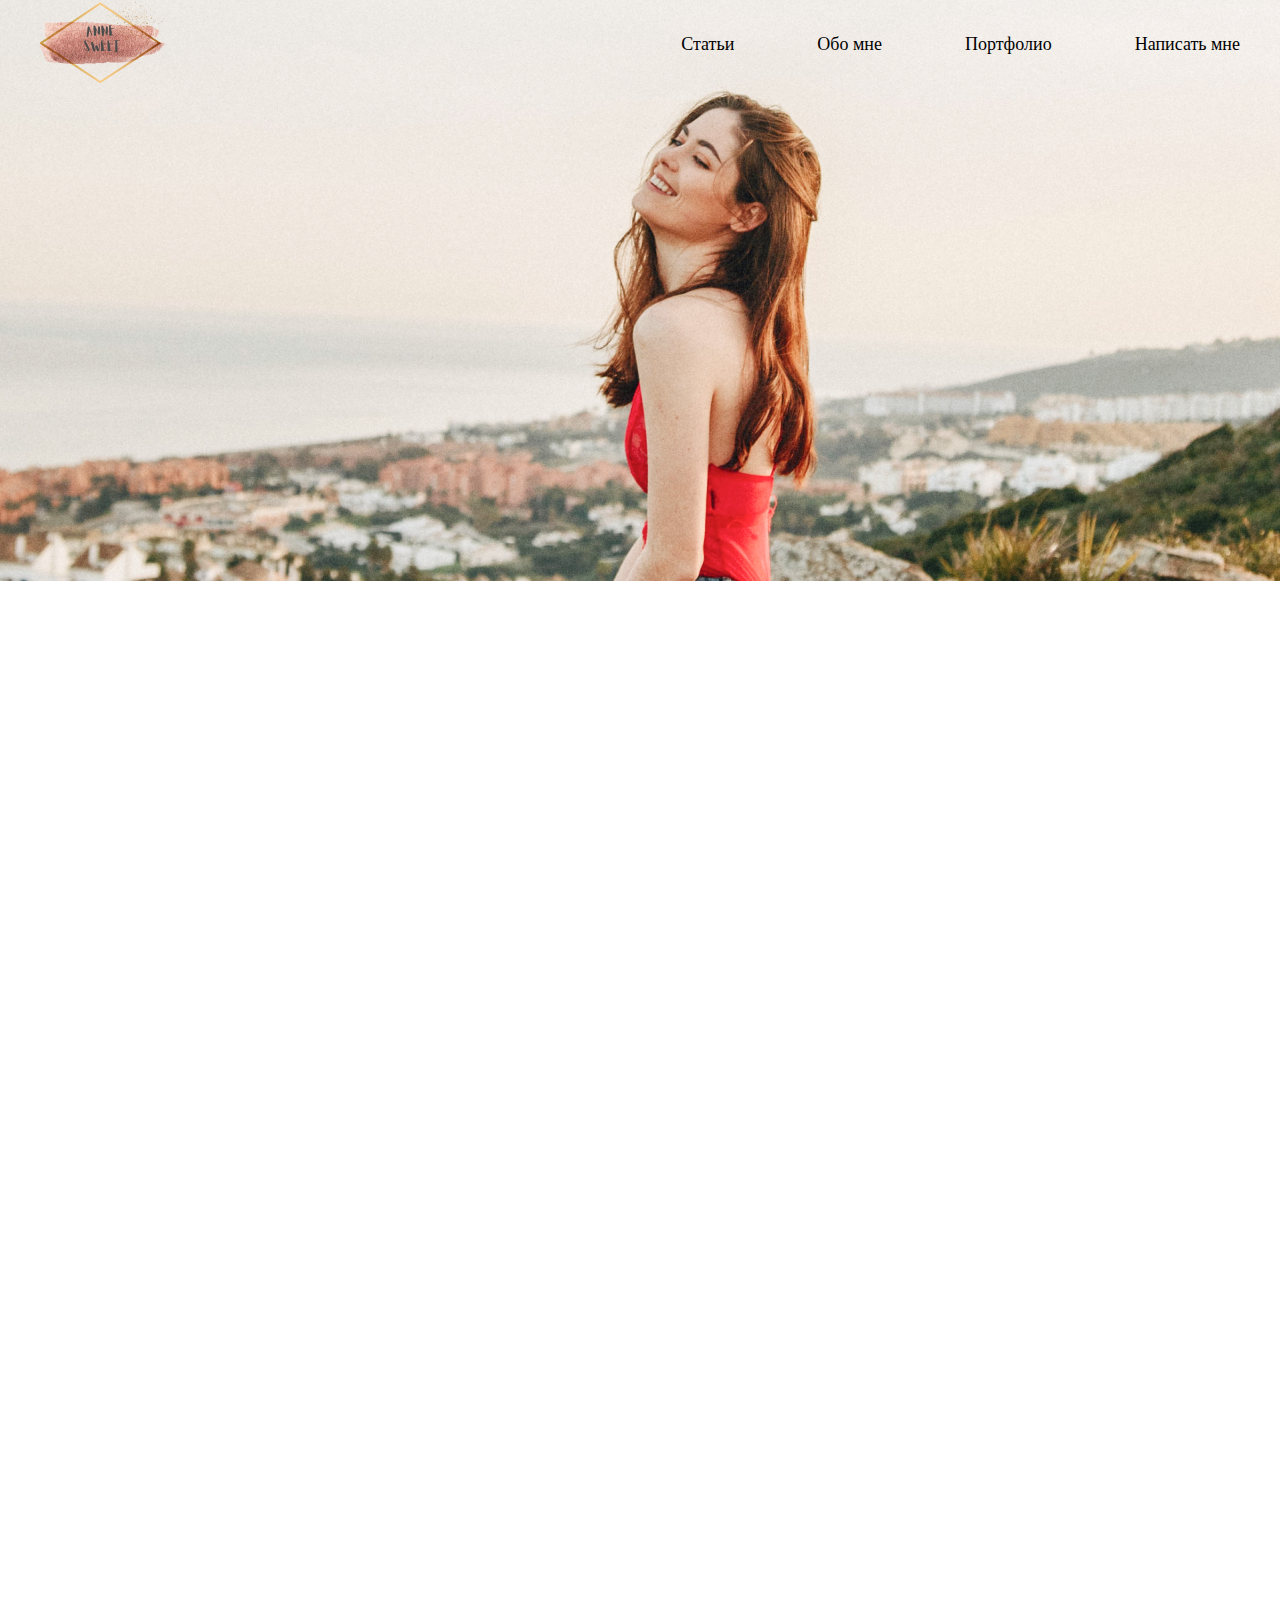
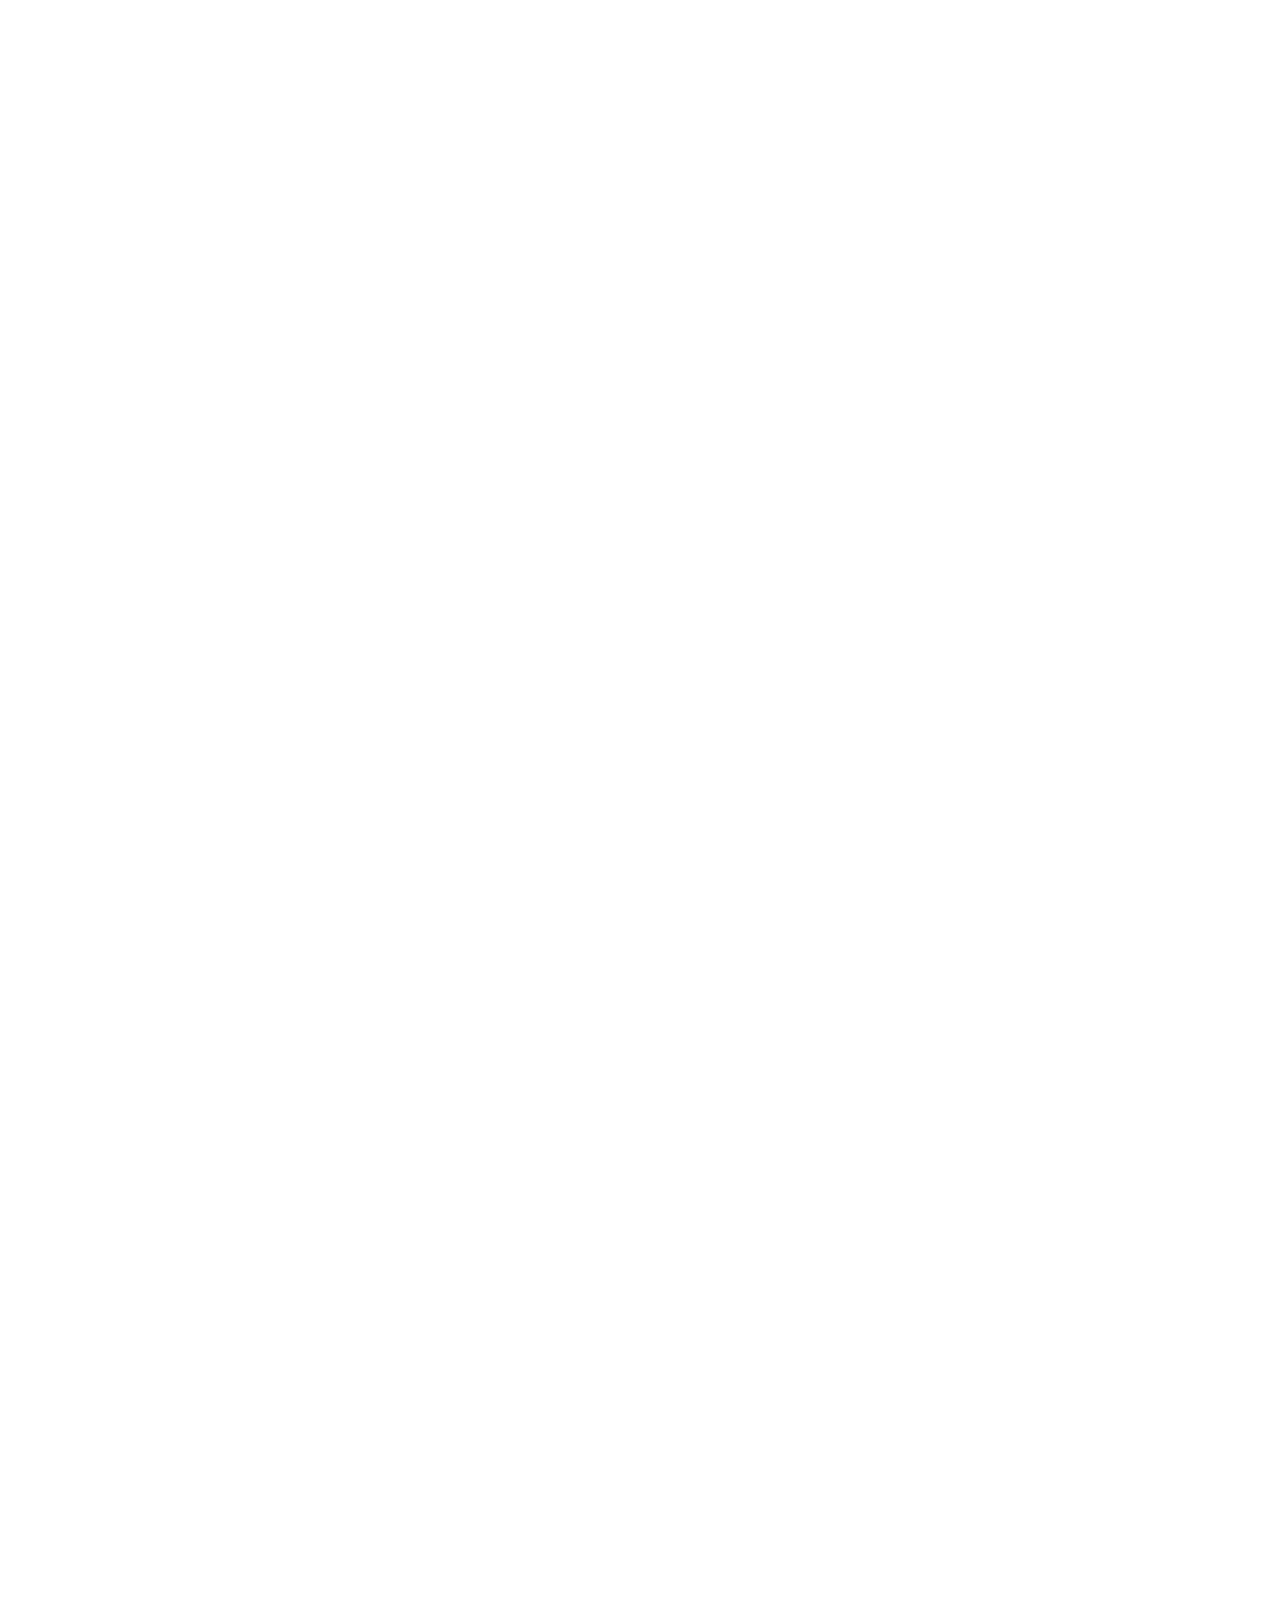
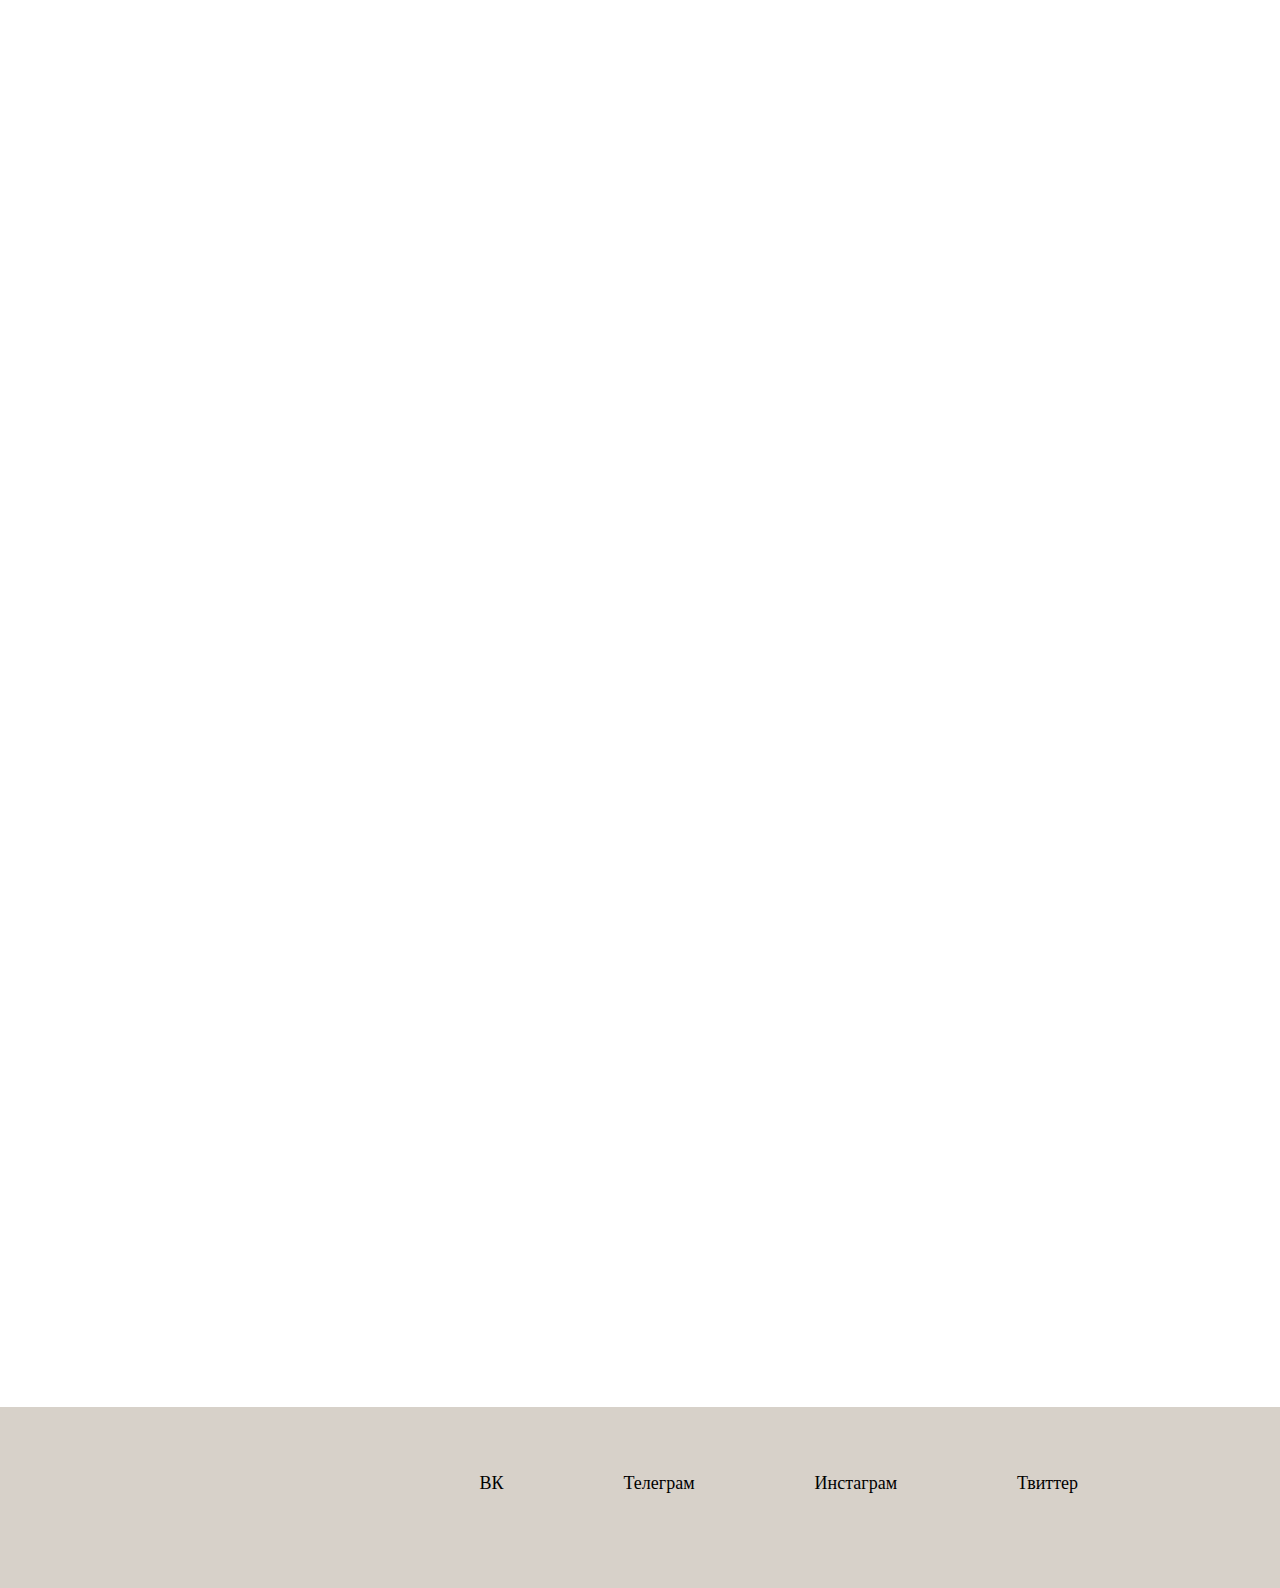
==== post.html @ dcc4925c "Add files via upload" ====
<!DOCTYPE html>
<html lang="en">

<head>
    <meta charset="UTF-8">
    <title>Blog</title>
    <link rel="stylesheet" href="css/style.css">
    <link rel="preconnect" href="https://fonts.gstatic.com">
    <link href="https://fonts.googleapis.com/css2?family=Spectral+SC:wght@300&display=swap" rel="stylesheet">
</head>

<body>
    <section class="golova">
        <header class="wrapper">
            <a href="index.html"><img src="logo.svg" alt="logo.svg" class="logo"></a>
            <nav>
                <ul>
                    <li><a href="">Статьи</a></li>
                    <li><a href="">Обо мне</a></li>
                    <li><a href="">Портфолио</a></li>
                    <li><a href="">Написать мне</a></li>
                </ul>
            </nav>
        </header>
    </section>

    <section class="podval">
        <footer>
            <nav>
                <ul>
                    <li><a href="">ВК</a></li>
                    <li><a href="">Телеграм</a></li>
                    <li><a href="">Инстаграм</a></li>
                    <li><a href="">Твиттер</a></li>
                </ul>
            </nav>
        </footer>
    </section>

</body>

</html>
---- css/style.css ----
/**/
* {
    margin: 0;
    padding: 0;
    font-family: 'Spectral SC', serif;
}

.wrapper {
    margin: 0 auto;
    width: 1200px;
}

ul li {
    list-style: none;
}

a {
    text-decoration: none;
}

h1 {
    font-weight: 700;
    font-size: 36px;
    line-height: 54, 79px;
    margin-bottom: 49px;
}

h2 {
    font-weight: 700;
    font-size: 18px;
    line-height: 27, 4px;
    margin-top: 22px;
    margin-bottom: 8px;
}

h3 {
    margin-bottom: 12px;
}

h3,
h4 {
    font-family: 'Open Sans';
    font-style: normal;
    font-size: 16px;
    font-weight: 400;
    line-height: 26px;
}

h5 {
    font-family: 'Open Sans';
    font-style: italic;
    font-size: 30px;
    font-weight: 400;
    line-height: 40px;
}

.clearfix:before,
.clearfix:after {
    content: " ";
    display: table;
}

.clearfix:after {
    clear: both;
}

.clearfix {
    *zoom: 1;
}


/**/
.golova {
    background-image: url("../img/cartina1.png");
    height: 581px;
    background-size: cover;
    background-position: center;
}

.logo {
    float: left;
}

header nav {
    float: right;
}

header nav ul li {
    float: left;
    margin-top: 33px;
    margin-left: 83px;
}

header nav ul li a {
    color: black;
    font-family: 'Open Sans';
    font-style: normal;
    font-size: 18px;
    font-weight: 400;
}


/**/
.posts {
    position: absolute;
    width: 1200px;
    height: 1290px;
    left: 170px;
    top: 664px;
}

select,
option {
    width: 203px;
    height: 46px;
    left: 1116px;
    top: 664px;
    background: #D7D1C9;
    padding: 10px;
    border-radius: 10px;
    border: none;

    font-family: 'Open Sans';
    font-style: normal;
    font-size: 16px;
    font-weight: 400;
    line-height: 21, 79px;
}

.posts-up-el1 {
    float: left;
}

.posts-up-el2 {
    float: right;
}

.posts .post-row img {
    width: 387px;
    height: 268px;
    left: 118px;
    top: 775px;
    border-radius: 10px;
}

.post-row {
    display: block;
    width: 380px;
    float: left;
    margin-right: 20px;
}

.post-row2 {
    float: left;
    width: 590px;
    height: 552px;
    color: white;
    border-radius: 10px;
    margin-right: 10px;
    margin-top: 62px;
}

.post-row2-text {
    margin-top: 359px;
    margin-left: 82px;
    width: 360px;
}

.post-row2-text h3 {
    font-size: 18px;
    line-height: 26px;
}

#big-post1 {
    background-image: url(../img/bigpost1.png);
}

#big-post2 {
    background-image: url(../img/bigpost2.png);
}

.post-tag1 {
    float: left;
}

.post-tag2 {
    float: right;
}

.post-tag1,
.post-tag2 {
    filter: opacity(75%);
}

.post-butt {
    position: absolute;
    width: 224px;
    height: 46px;
    background: white;
    left: 480px;
    border: 1px solid #202117;
    box-sizing: border-box;
    border-radius: 10px;
    margin-top: 104px;
    cursor: pointer;
    margin-bottom: 85px;
}


/**/
.about {
    position: absolute;
    width: 1180px;
    height: 797.15px;
    left: 170px;
    top: 2039px;
}

.about-el {
    width: 590px;
    float: left;
}

.about-up {
       margin: 0 auto;
    width: 162px;
}


/**/
.portfolio {
    position: absolute;
    width: 1200px;
    height: 779px;
    left: 170px;
    top: 2921px;
}

.port-up {
    margin: 0 auto;
    width: 240px;
}

.port-el {
    float: left;
    width: 380px;
    height: 525px;
    margin-right: 20px;
    border-radius: 10px;
    filter: drop-shadow(2px 2px 4px rgba(0, 0, 0, 0.15));
}

.port-h2-1 {
    font-size: 20px;
    margin-top: 140px;
    line-height: 30,44px;
    text-align: center;
}

.port-h2-2 {
    margin-top: 44px;
    margin-bottom: 14px;
    text-align: center;
}

.port-h3 {
    width: 280px;
    margin: 0 auto;
}

.portfolio h3 {
    text-align: center;
}

#port-el1 {
    background-image: url("../img/port1.png");
}

#port-el2 {
    background-image: url("../img/port2.png");
    color: white;
}

#port-el3 {
    background-image: url("../img/port3.png");
}


/**/
.email {
    position: absolute;
    width: 996px;
    height: 741px;
    left: 276px;
    top: 3785px;
}

.email-content {
    width: 996px;
    height: 637px;
    left: 222px;
    top: 3889px;
    background-image: url("../img/email.png");
    margin-top: 49px;
}

.email-up {
    margin: 0 auto;
    width: 295px;
}

.email input {
    background: rgba(255, 255, 255, 0.4);
    border: 1px solid #202117;
    box-sizing: border-box;
    border-radius: 10px;
    width: 407px;
    height: 63px;
}

input#text {
    width: 837px;
    height: 293px;
}

#email-butt {
    position: absolute;
    width: 224px;
    height: 46px;
    left: 390px;
    top: 515px;
    border: 1px solid #202117;
    box-sizing: border-box;
    border-radius: 10px;
    cursor: pointer;
}


/**/
.podval {
    background: #D7D1C9;
    position: absolute;
    width: 1519px;
    height: 181px;
    left: 0px;
    top: 4607px;
}

footer nav {
    width: 800px;
    margin: 0 auto;
}

footer nav ul li {
    float: left;
    margin-left: 120px;
    margin-top: 65px;
}

footer nav ul li a {
    color: black;
    font-family: 'Open Sans';
    font-style: normal;
    font-size: 18px;
    font-weight: 400;
    line-height: 24, 51px;
}
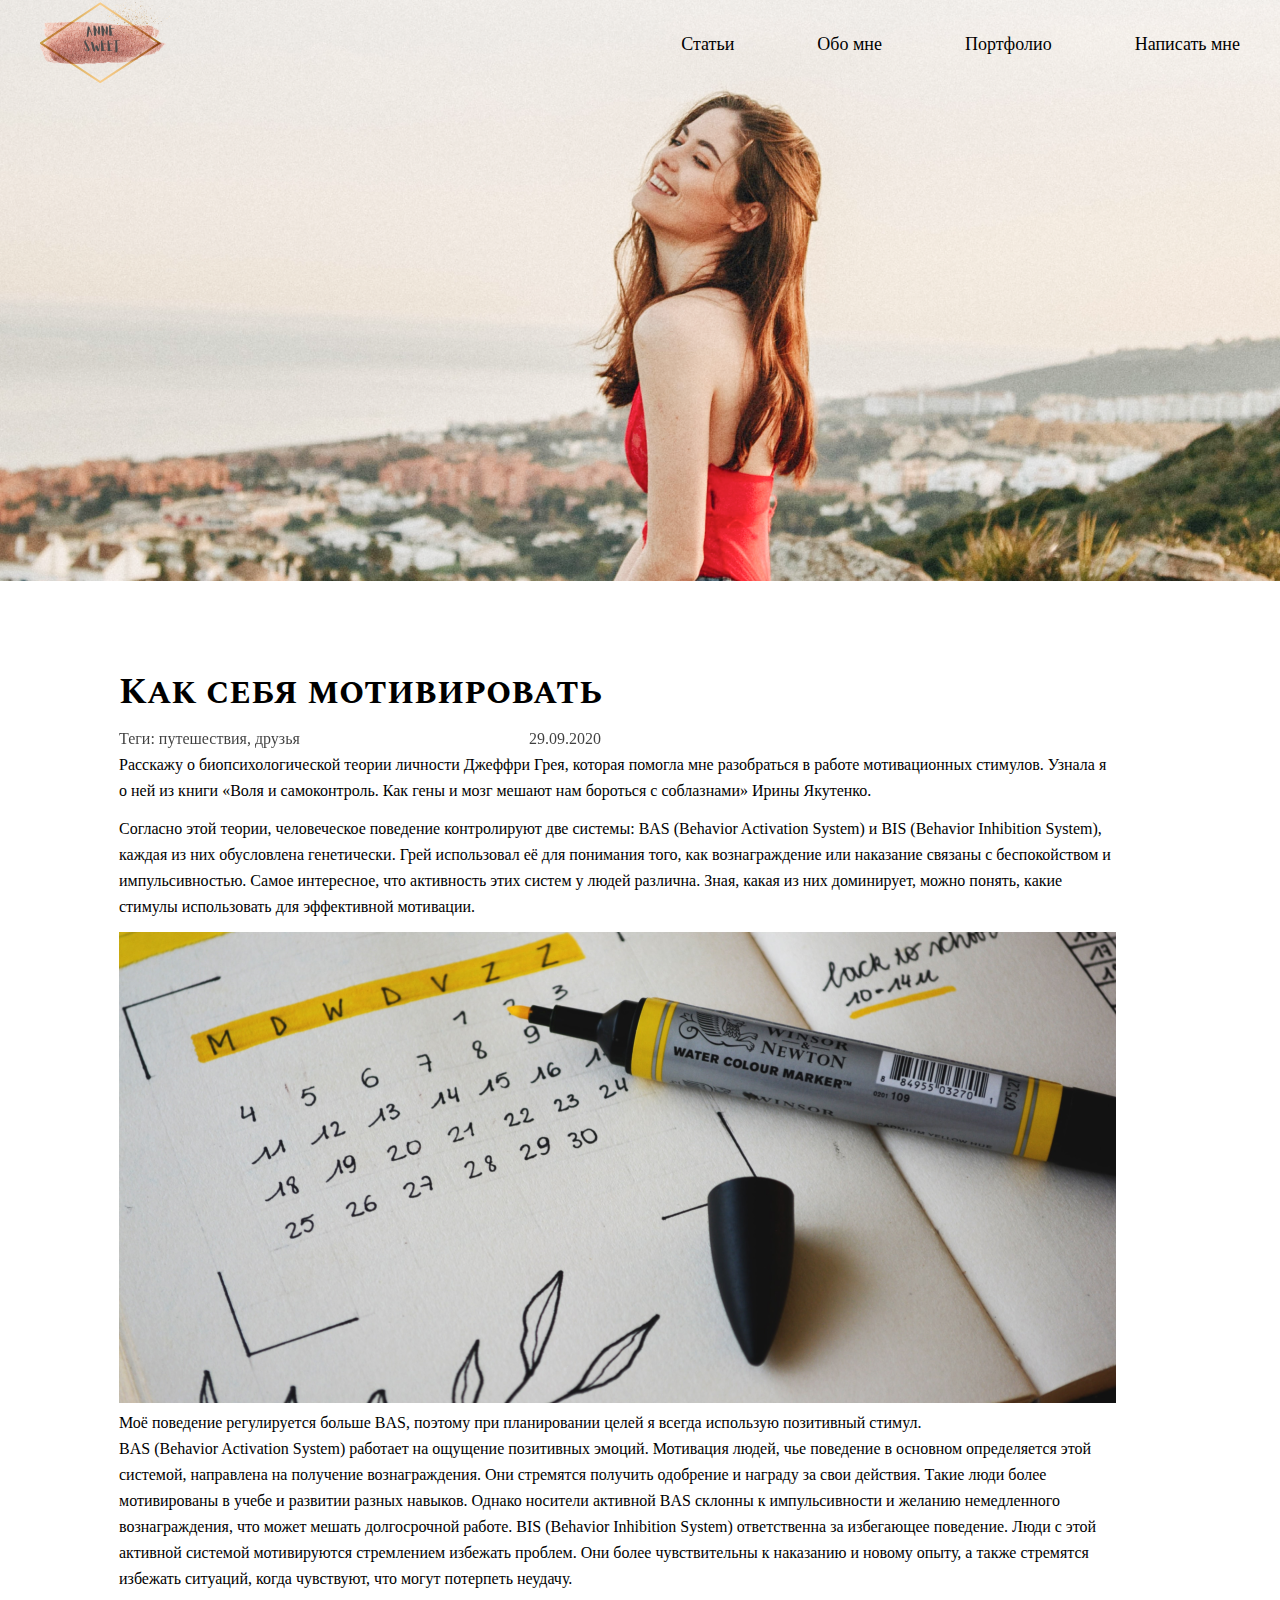
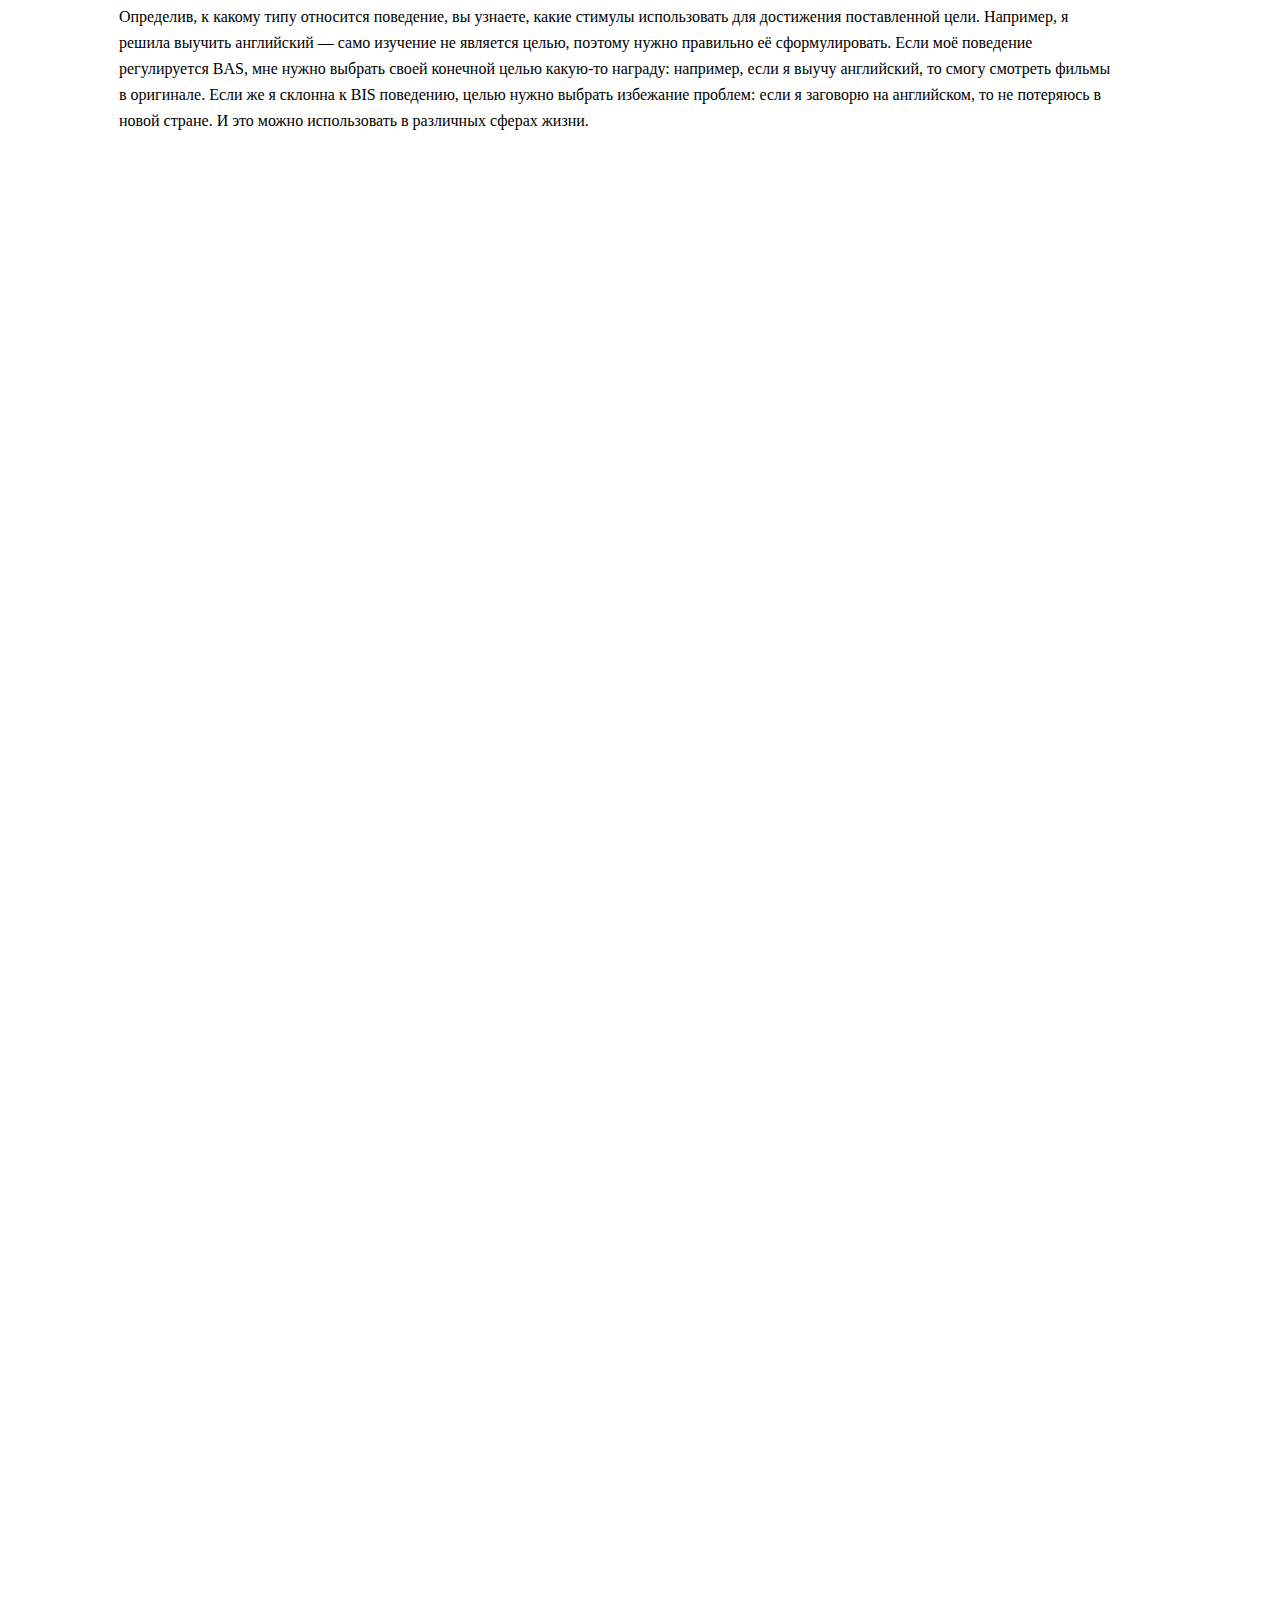
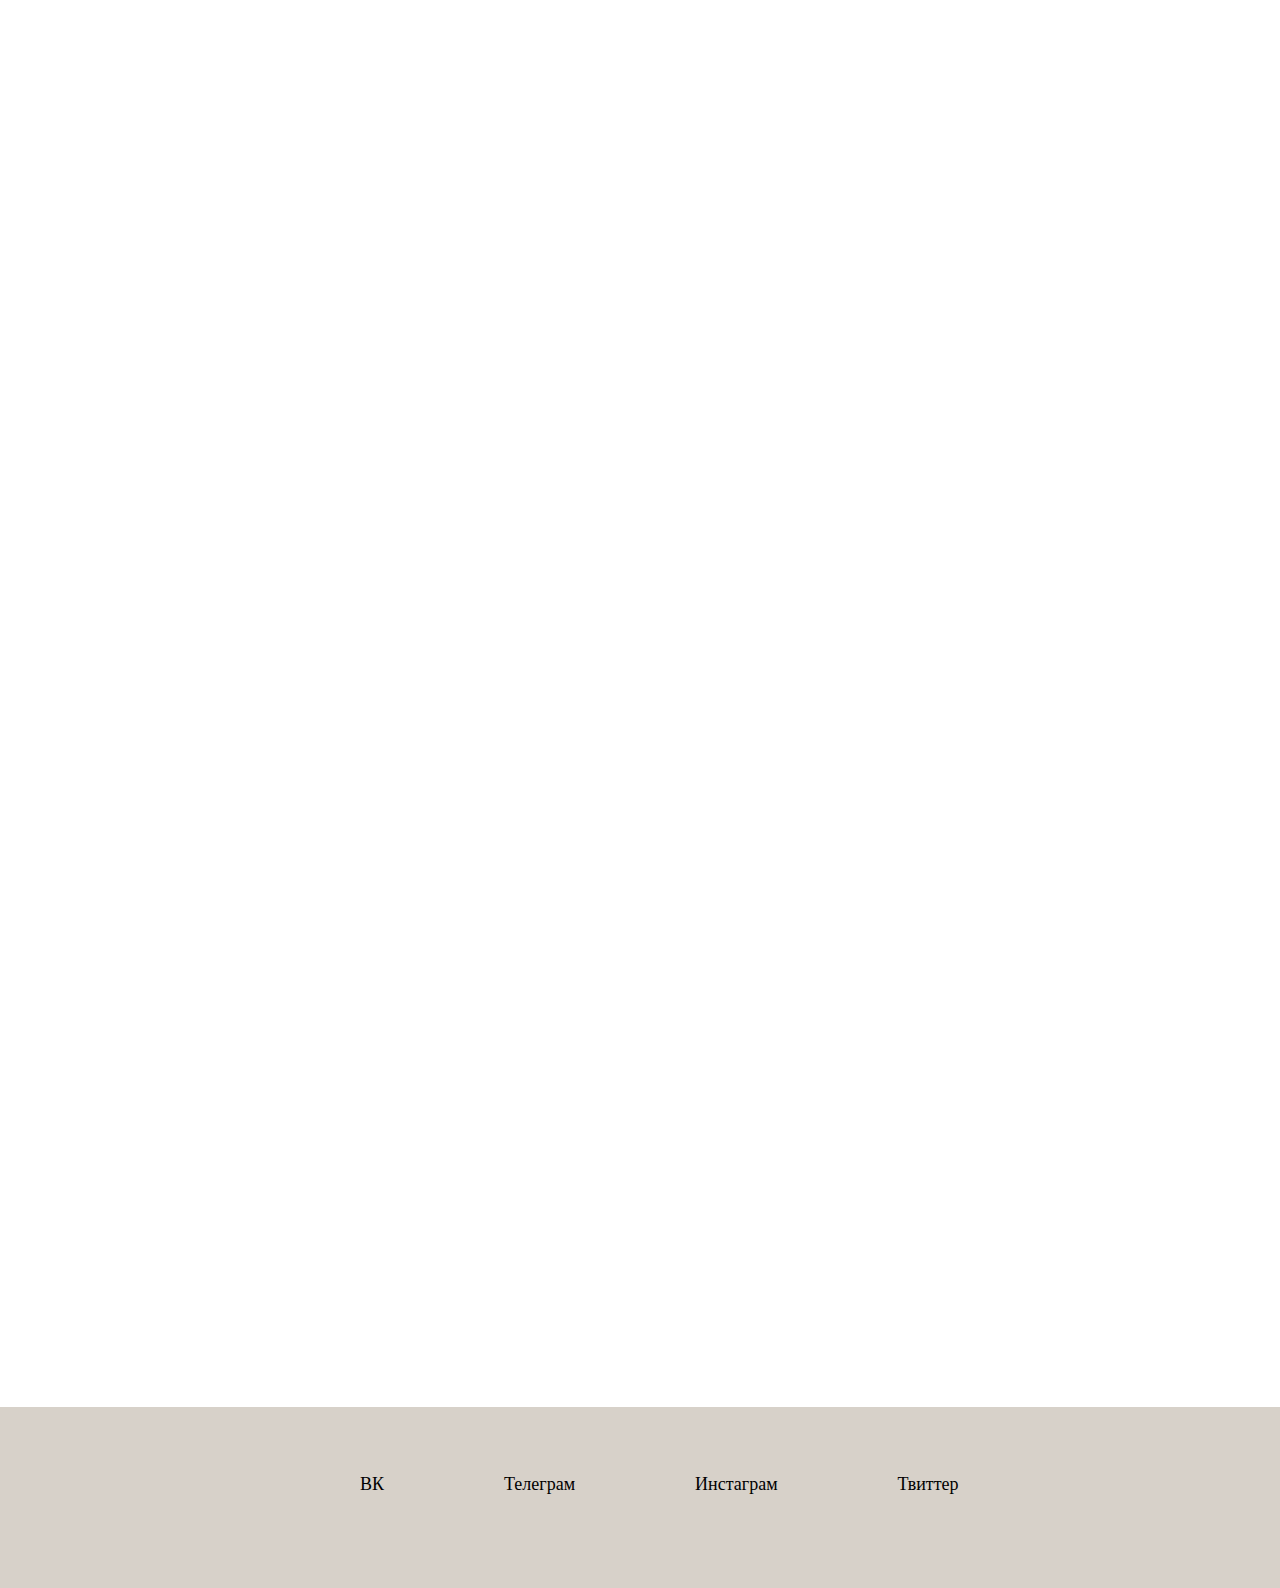
==== commit 77290797: "Add files via upload" ====
--- a/post.html
+++ b/post.html
@@ -10,32 +10,73 @@
 </head>
 
 <body>
-    <section class="golova">
-        <header class="wrapper">
-            <a href="index.html"><img src="logo.svg" alt="logo.svg" class="logo"></a>
-            <nav>
-                <ul>
-                    <li><a href="">Статьи</a></li>
-                    <li><a href="">Обо мне</a></li>
-                    <li><a href="">Портфолио</a></li>
-                    <li><a href="">Написать мне</a></li>
-                </ul>
-            </nav>
-        </header>
-    </section>
+<section class="golova">
+    <header class="wrapper">
+        <a href="index.html"><img src="logo.svg" alt="logo.svg" class="logo"></a>
+        <nav>
+            <ul>
+                <li><a href="">Статьи</a></li>
+                <li><a href="">Обо мне</a></li>
+                <li><a href="">Портфолио</a></li>
+                <li><a href="">Написать мне</a></li>
+            </ul>
+        </nav>
+    </header>
+</section>
+<section class="post">
+    <div class="post-content">
+        <ul class="clearfix">
+            <li class="posts-up-el1">
+                <h1>Как себя мотивировать</h1>
+                <h4 class="post-tag1">Теги: путешествия, друзья</h4>
+                <h4 class="post-tag2">29.09.2020</h4>
+            </li>
+        </ul>
+        <div class="post-text">
+            <h3>Расскажу о биопсихологической теории личности Джеффри Грея, которая помогла мне разобраться в работе
+                мотивационных стимулов. Узнала я о ней из книги «Воля и самоконтроль. Как гены и мозг мешают нам
+                бороться с соблазнами» Ирины Якутенко. </h3>
 
-    <section class="podval">
-        <footer>
-            <nav>
-                <ul>
-                    <li><a href="">ВК</a></li>
-                    <li><a href="">Телеграм</a></li>
-                    <li><a href="">Инстаграм</a></li>
-                    <li><a href="">Твиттер</a></li>
-                </ul>
-            </nav>
-        </footer>
-    </section>
+            <h3>Согласно этой теории, человеческое поведение контролируют две системы: BAS (Behavior Activation System)
+                и BIS (Behavior Inhibition System), каждая из них обусловлена генетически. Грей использовал её для
+                понимания того, как вознаграждение или наказание связаны с беспокойством и импульсивностью. Самое
+                интересное, что активность этих систем у людей различна. Зная, какая из них доминирует, можно понять,
+                какие стимулы использовать для эффективной мотивации.
+            </h3>
+            <img src="img/post-photo.png" alt="">
+            <h4>Моё поведение регулируется больше BAS, поэтому при планировании целей я всегда использую позитивный стимул.</h4>
+            <h3>BAS (Behavior Activation System) работает на ощущение позитивных эмоций. Мотивация людей, чье поведение
+                в основном определяется этой системой, направлена на получение вознаграждения. Они стремятся получить
+                одобрение и награду
+                за свои действия. Такие люди более мотивированы в учебе и развитии разных навыков. Однако носители
+                активной BAS склонны к импульсивности и желанию немедленного вознаграждения, что может мешать
+                долгосрочной работе.
+                BIS (Behavior Inhibition System) ответственна за избегающее поведение. Люди с этой активной системой
+                мотивируются стремлением избежать проблем. Они более чувствительны к наказанию и новому опыту, а также
+                стремятся избежать ситуаций, когда чувствуют, что могут потерпеть неудачу.</h3>
+            <h3>
+                Определив, к какому типу относится поведение, вы узнаете, какие стимулы использовать для достижения
+                поставленной цели. Например, я решила выучить английский — само изучение не является целью, поэтому
+                нужно правильно
+                её сформулировать. Если моё поведение регулируется BAS, мне нужно выбрать своей конечной целью какую-то
+                награду: например, если я выучу английский, то смогу смотреть фильмы в оригинале. Если же я склонна к
+                BIS поведению, целью нужно выбрать избежание проблем: если я заговорю на английском, то не потеряюсь в
+                новой стране. И это можно использовать в различных сферах жизни.</h3>
+        </div>
+    </div>
+</section>
+<section class="podval">
+    <footer>
+        <nav>
+            <ul>
+                <li><a href="">ВК</a></li>
+                <li><a href="">Телеграм</a></li>
+                <li><a href="">Инстаграм</a></li>
+                <li><a href="">Твиттер</a></li>
+            </ul>
+        </nav>
+    </footer>
+</section>
 
 </body>
 
--- a/css/style.css
+++ b/css/style.css
@@ -21,14 +21,14 @@
 h1 {
     font-weight: 700;
     font-size: 36px;
-    line-height: 54, 79px;
+    line-height: 54px;
     margin-bottom: 49px;
 }
 
 h2 {
     font-weight: 700;
     font-size: 18px;
-    line-height: 27, 4px;
+    line-height: 27px;
     margin-top: 22px;
     margin-bottom: 8px;
 }
@@ -39,7 +39,7 @@
 
 h3,
 h4 {
-    font-family: 'Open Sans';
+    font-family: 'Open Sans', serif;
     font-style: normal;
     font-size: 16px;
     font-weight: 400;
@@ -47,7 +47,7 @@
 }
 
 h5 {
-    font-family: 'Open Sans';
+    font-family: 'Open Sans', serif;
     font-style: italic;
     font-size: 30px;
     font-weight: 400;
@@ -93,7 +93,7 @@
 
 header nav ul li a {
     color: black;
-    font-family: 'Open Sans';
+    font-family: 'Open Sans', serif;
     font-style: normal;
     font-size: 18px;
     font-weight: 400;
@@ -105,7 +105,8 @@
     position: absolute;
     width: 1200px;
     height: 1290px;
-    left: 170px;
+    /*left: 170px;*/
+    left: 360px;
     top: 664px;
 }
 
@@ -120,11 +121,11 @@
     border-radius: 10px;
     border: none;
 
-    font-family: 'Open Sans';
+    font-family: 'Open Sans', serif;
     font-style: normal;
     font-size: 16px;
     font-weight: 400;
-    line-height: 21, 79px;
+    line-height: 21px;
 }
 
 .posts-up-el1 {
@@ -211,8 +212,9 @@
 .about {
     position: absolute;
     width: 1180px;
-    height: 797.15px;
-    left: 170px;
+    height: 797px;
+    /*left: 170px;*/
+    left: 360px;
     top: 2039px;
 }
 
@@ -232,7 +234,8 @@
     position: absolute;
     width: 1200px;
     height: 779px;
-    left: 170px;
+    /*left: 170px;*/
+    left: 360px;
     top: 2921px;
 }
 
@@ -291,7 +294,8 @@
     position: absolute;
     width: 996px;
     height: 741px;
-    left: 276px;
+    /*left: 276px;*/
+    left: 466px;
     top: 3785px;
 }
 
@@ -328,7 +332,7 @@
     width: 224px;
     height: 46px;
     left: 390px;
-    top: 515px;
+    top: 535px;
     border: 1px solid #202117;
     box-sizing: border-box;
     border-radius: 10px;
@@ -340,7 +344,7 @@
 .podval {
     background: #D7D1C9;
     position: absolute;
-    width: 1519px;
+    width: 100vw;
     height: 181px;
     left: 0px;
     top: 4607px;
@@ -359,9 +363,23 @@
 
 footer nav ul li a {
     color: black;
-    font-family: 'Open Sans';
+    font-family: 'Open Sans', serif;
     font-style: normal;
     font-size: 18px;
     font-weight: 400;
-    line-height: 24, 51px;
-}
+    line-height: 24px;
+}
+
+
+/**/
+.post-content {
+    position: absolute;
+    width: 998px;
+    height: 1465px;
+    left: 119px;
+    top: 666px;
+}
+
+.post .posts-up-el1 h1 {
+    margin-bottom: 6px;
+}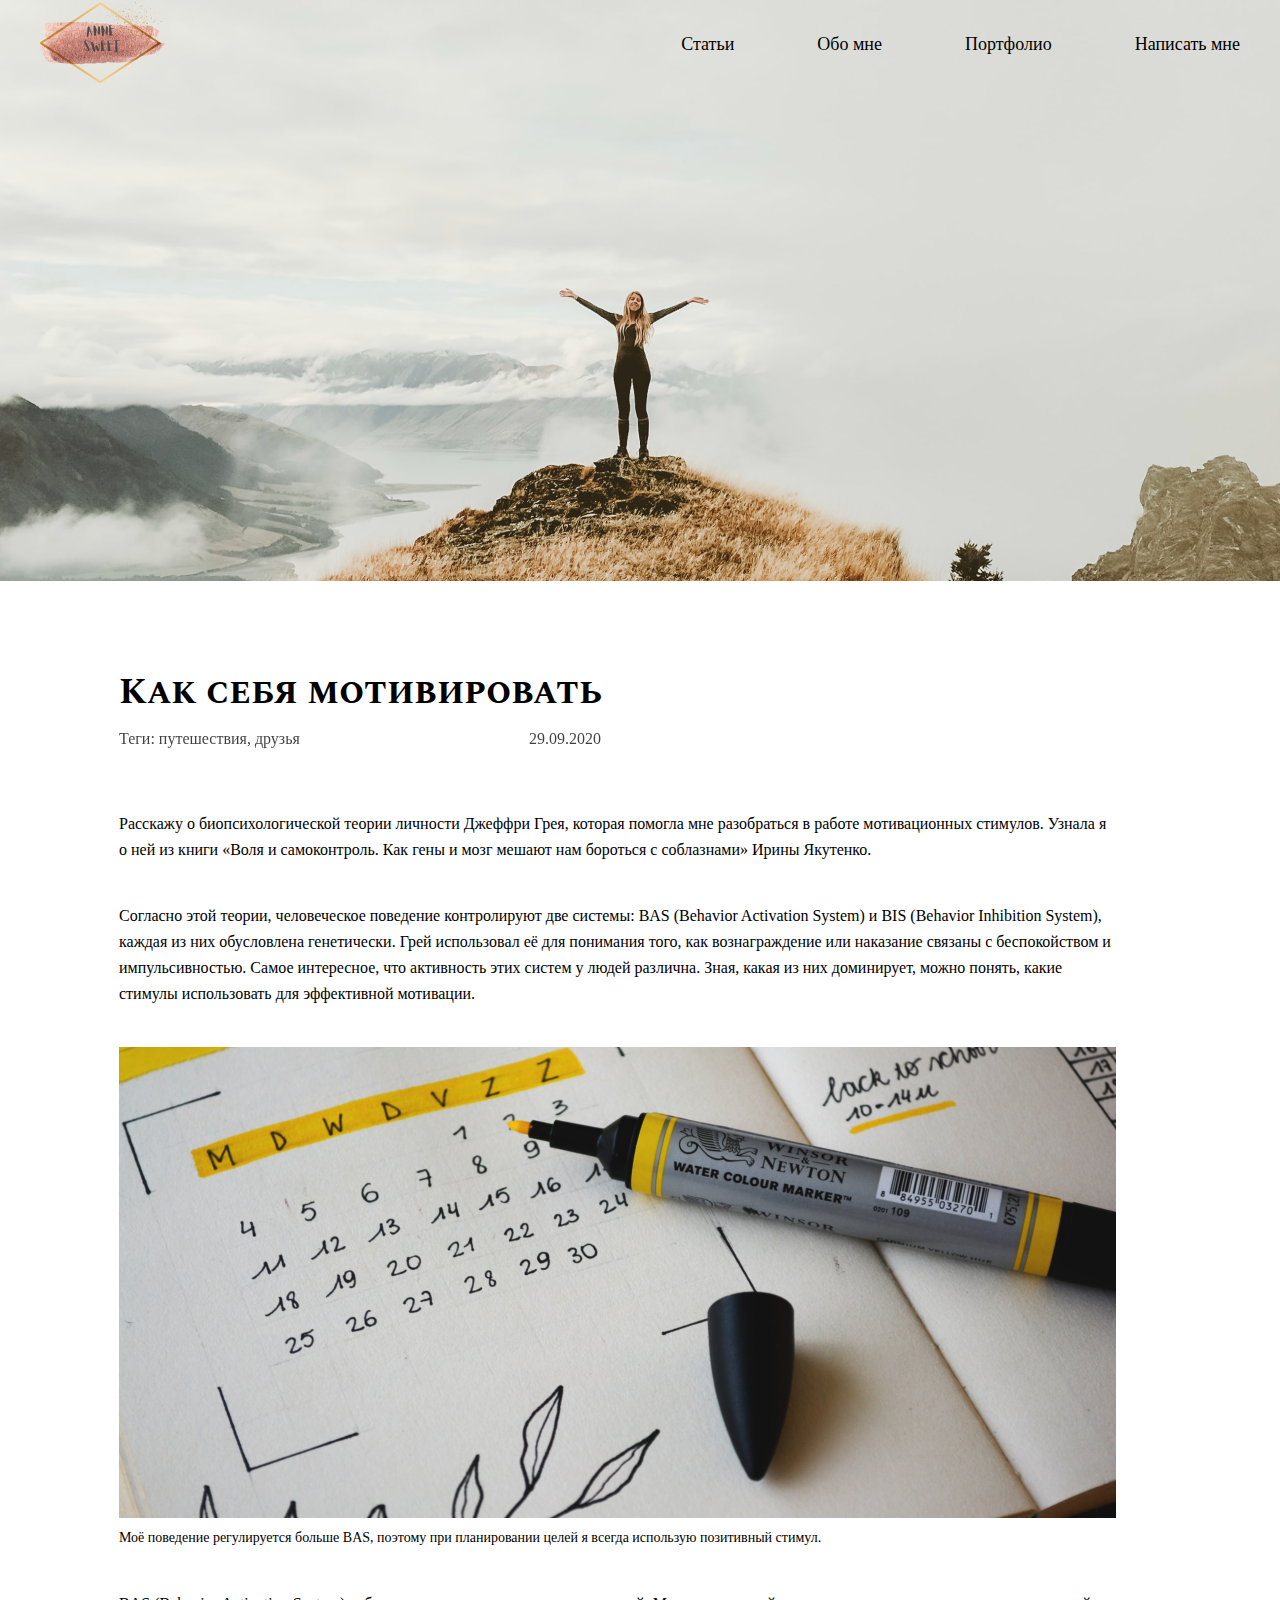
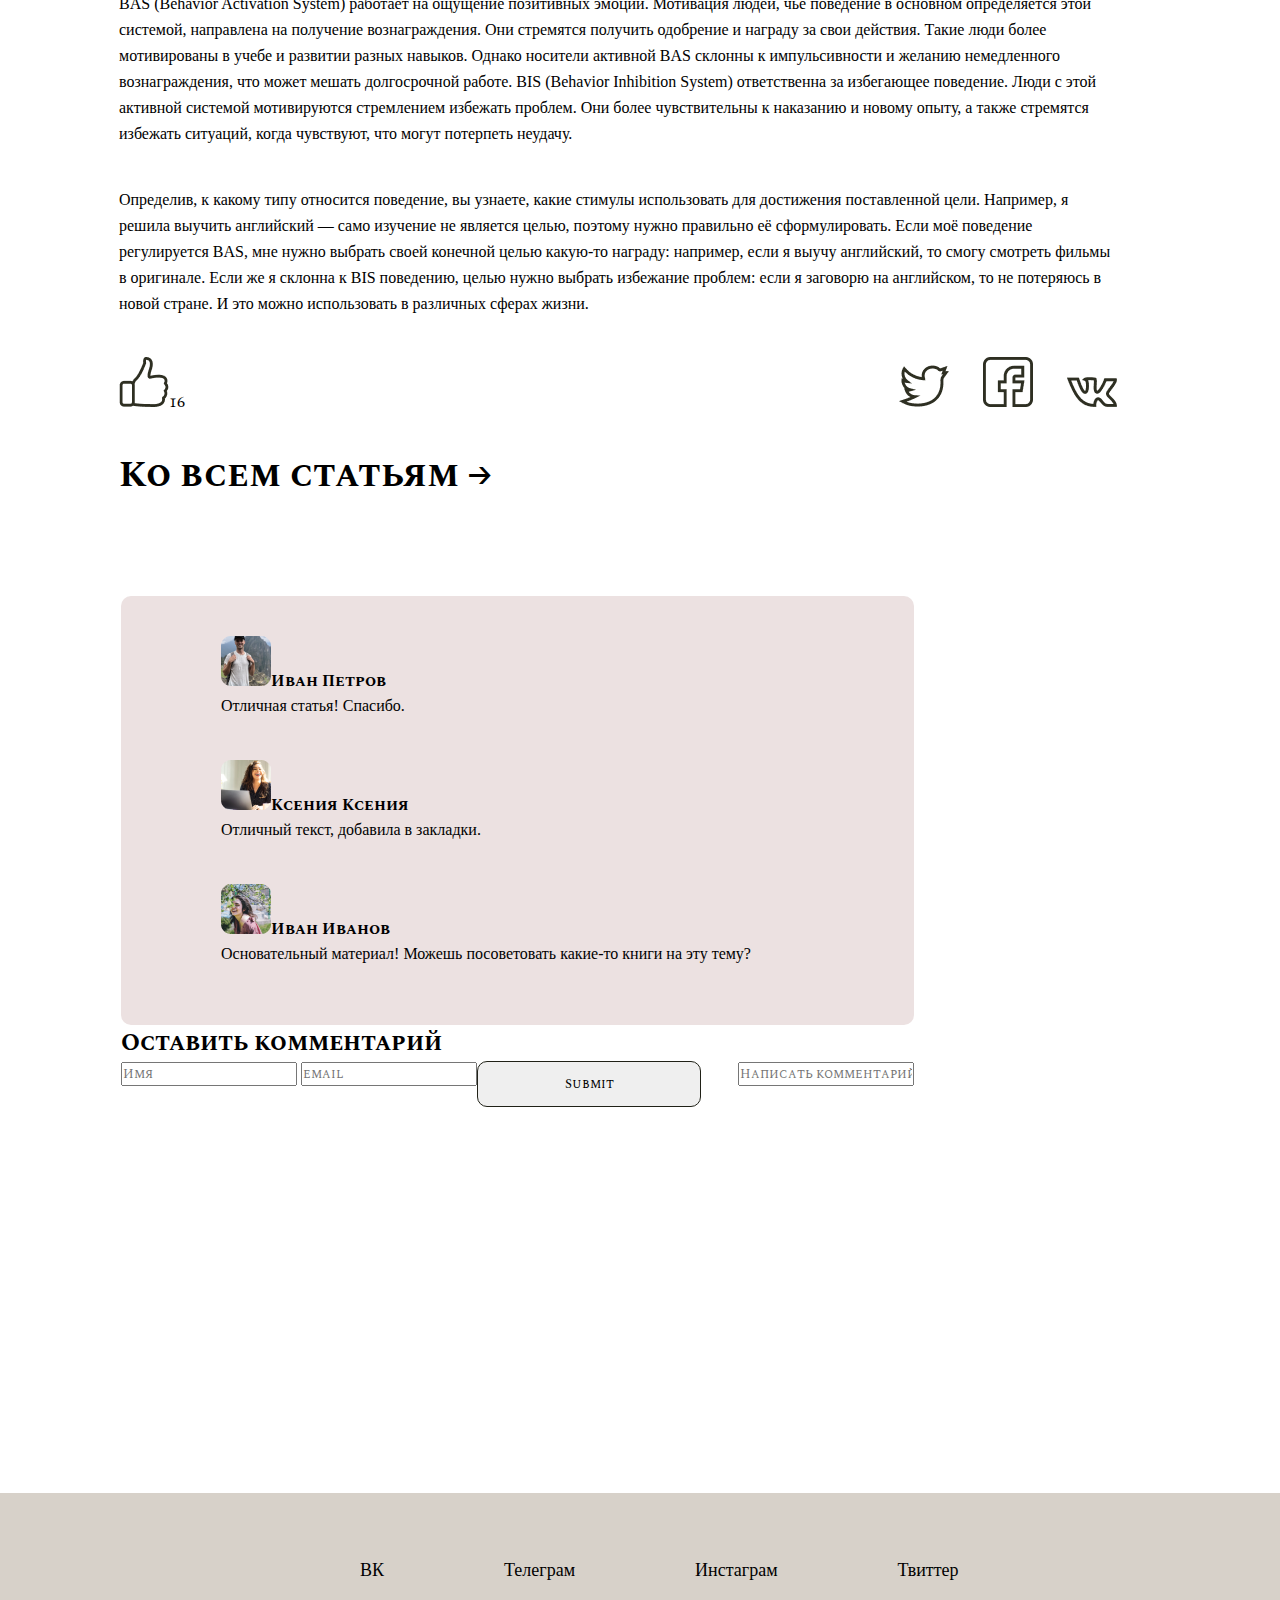
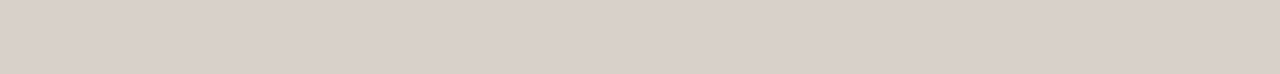
==== commit 9f3b9eb7: "Мильоны — вас. Нас — тьмы, и тьмы, и тьмы." ====
--- a/post.html
+++ b/post.html
@@ -4,79 +4,129 @@
 <head>
     <meta charset="UTF-8">
     <title>Blog</title>
-    <link rel="stylesheet" href="css/style.css">
+    <link rel="stylesheet" href="css/post.css">
     <link rel="preconnect" href="https://fonts.gstatic.com">
     <link href="https://fonts.googleapis.com/css2?family=Spectral+SC:wght@300&display=swap" rel="stylesheet">
 </head>
 
 <body>
-<section class="golova">
-    <header class="wrapper">
-        <a href="index.html"><img src="logo.svg" alt="logo.svg" class="logo"></a>
-        <nav>
-            <ul>
-                <li><a href="">Статьи</a></li>
-                <li><a href="">Обо мне</a></li>
-                <li><a href="">Портфолио</a></li>
-                <li><a href="">Написать мне</a></li>
+    <section class="golova2">
+        <header class="wrapper">
+            <a href="index.html"><img src="logo.svg" alt="logo.svg" class="logo"></a>
+            <nav>
+                <ul>
+                    <li><a href="">Статьи</a></li>
+                    <li><a href="">Обо мне</a></li>
+                    <li><a href="">Портфолио</a></li>
+                    <li><a href="">Написать мне</a></li>
+                </ul>
+            </nav>
+        </header>
+    </section>
+    <section class="post">
+        <div class="post-content">
+            <ul class="clearfix">
+                <li class="posts-up-el1">
+                    <h1>Как себя мотивировать</h1>
+                    <p class="text2 post-tag1">Теги: путешествия, друзья</p>
+                    <p class="text2 post-tag2">29.09.2020</p>
+                </li>
             </ul>
-        </nav>
-    </header>
-</section>
-<section class="post">
-    <div class="post-content">
-        <ul class="clearfix">
-            <li class="posts-up-el1">
-                <h1>Как себя мотивировать</h1>
-                <h4 class="post-tag1">Теги: путешествия, друзья</h4>
-                <h4 class="post-tag2">29.09.2020</h4>
-            </li>
-        </ul>
-        <div class="post-text">
-            <h3>Расскажу о биопсихологической теории личности Джеффри Грея, которая помогла мне разобраться в работе
-                мотивационных стимулов. Узнала я о ней из книги «Воля и самоконтроль. Как гены и мозг мешают нам
-                бороться с соблазнами» Ирины Якутенко. </h3>
+            <div class="post-text"><br>
+                <p class="text2">Расскажу о биопсихологической теории личности Джеффри Грея, которая помогла мне разобраться в работе
+                    мотивационных стимулов. Узнала я о ней из книги «Воля и самоконтроль. Как гены и мозг мешают нам
+                    бороться с соблазнами» Ирины Якутенко. </p>
 
-            <h3>Согласно этой теории, человеческое поведение контролируют две системы: BAS (Behavior Activation System)
-                и BIS (Behavior Inhibition System), каждая из них обусловлена генетически. Грей использовал её для
-                понимания того, как вознаграждение или наказание связаны с беспокойством и импульсивностью. Самое
-                интересное, что активность этих систем у людей различна. Зная, какая из них доминирует, можно понять,
-                какие стимулы использовать для эффективной мотивации.
-            </h3>
-            <img src="img/post-photo.png" alt="">
-            <h4>Моё поведение регулируется больше BAS, поэтому при планировании целей я всегда использую позитивный стимул.</h4>
-            <h3>BAS (Behavior Activation System) работает на ощущение позитивных эмоций. Мотивация людей, чье поведение
-                в основном определяется этой системой, направлена на получение вознаграждения. Они стремятся получить
-                одобрение и награду
-                за свои действия. Такие люди более мотивированы в учебе и развитии разных навыков. Однако носители
-                активной BAS склонны к импульсивности и желанию немедленного вознаграждения, что может мешать
-                долгосрочной работе.
-                BIS (Behavior Inhibition System) ответственна за избегающее поведение. Люди с этой активной системой
-                мотивируются стремлением избежать проблем. Они более чувствительны к наказанию и новому опыту, а также
-                стремятся избежать ситуаций, когда чувствуют, что могут потерпеть неудачу.</h3>
-            <h3>
-                Определив, к какому типу относится поведение, вы узнаете, какие стимулы использовать для достижения
-                поставленной цели. Например, я решила выучить английский — само изучение не является целью, поэтому
-                нужно правильно
-                её сформулировать. Если моё поведение регулируется BAS, мне нужно выбрать своей конечной целью какую-то
-                награду: например, если я выучу английский, то смогу смотреть фильмы в оригинале. Если же я склонна к
-                BIS поведению, целью нужно выбрать избежание проблем: если я заговорю на английском, то не потеряюсь в
-                новой стране. И это можно использовать в различных сферах жизни.</h3>
+                <p class="text2">Согласно этой теории, человеческое поведение контролируют две системы: BAS (Behavior Activation System)
+                    и BIS (Behavior Inhibition System), каждая из них обусловлена генетически. Грей использовал её для
+                    понимания того, как вознаграждение или наказание связаны с беспокойством и импульсивностью. Самое
+                    интересное, что активность этих систем у людей различна. Зная, какая из них доминирует, можно понять,
+                    какие стимулы использовать для эффективной мотивации.
+                </p>
+                <img src="img/post-photo.png" alt="post-photo.png" >
+                <p class="text3">Моё поведение регулируется больше BAS, поэтому при планировании целей я всегда использую позитивный стимул.</p>
+                <p class="text2">BAS (Behavior Activation System) работает на ощущение позитивных эмоций. Мотивация людей, чье поведение
+                    в основном определяется этой системой, направлена на получение вознаграждения. Они стремятся получить
+                    одобрение и награду
+                    за свои действия. Такие люди более мотивированы в учебе и развитии разных навыков. Однако носители
+                    активной BAS склонны к импульсивности и желанию немедленного вознаграждения, что может мешать
+                    долгосрочной работе.
+                    BIS (Behavior Inhibition System) ответственна за избегающее поведение. Люди с этой активной системой
+                    мотивируются стремлением избежать проблем. Они более чувствительны к наказанию и новому опыту, а также
+                    стремятся избежать ситуаций, когда чувствуют, что могут потерпеть неудачу.</p>
+                <p class="text2">
+                    Определив, к какому типу относится поведение, вы узнаете, какие стимулы использовать для достижения
+                    поставленной цели. Например, я решила выучить английский — само изучение не является целью, поэтому
+                    нужно правильно
+                    её сформулировать. Если моё поведение регулируется BAS, мне нужно выбрать своей конечной целью какую-то
+                    награду: например, если я выучу английский, то смогу смотреть фильмы в оригинале. Если же я склонна к
+                    BIS поведению, целью нужно выбрать избежание проблем: если я заговорю на английском, то не потеряюсь в
+                    новой стране. И это можно использовать в различных сферах жизни.</p>
+                <ul class="clearfix">
+                    <li class="posts-up-el1">
+                        <a href=""><img src="img/like.png" alt="like.png"></a>16
+                    </li>
+                    <li class="posts-up-el2">
+                        <a href="https://twitter.com/"><img src="img/twitter.png" alt="twitter.png"></a>
+                        <a href="https://facebook.com/"><img src="img/facebook.png" alt="facebook.png"></a>
+                        <a href="https://vk.com/"><img src="img/vk.png" alt="vk.png"></a>
+                    </li>
+                </ul>
+                <a href="index.html">
+                    <h1>Ко всем статьям →</h1>
+                </a>
+            </div>
+        </div>
+    </section>
+    <div class="comments">
+        <div class="comments-content">
+            <div class="comments-up">
+                <ul class="clearfix">
+                    <li class="comment">
+                        <div class="nick">
+                            <img src="img/comment1.png" alt="comment1.png"><strong>Иван Петров</strong>
+                        </div>
+                        <p class="text2">Отличная статья! Спасибо.</p>
+                    </li>
+                    <li class="comment">
+                        <img src="img/comment2.png" alt="comment2.png"><strong>Ксения Ксения</strong>
+                        <p class="text2">Отличный текст, добавила в закладки.</p>
+                    </li>
+                    <li class="comment">
+                        <img src="img/comment3.png" alt="comment3.png"><strong>Иван Иванов</strong>
+                        <p class="text2">Основательный материал! Можешь посоветовать какие-то книги на эту тему?</p>
+                    </li>
+                </ul>
+            </div>
+            <div class="comments-bottom">
+                <h2>Оставить комментарий</h2>
+                <form action="">
+                    <ul class="clearfix">
+                        <li class="posts-up-el1">
+                            <input id="name" type="text" minlength="10" maxlength="200" required placeholder="Имя">
+                            <input id="email" type="text" minlength="10" maxlength="200" required placeholder="email">
+                            <input id="email-butt" type="submit">
+                        </li>
+                        <li class="posts-up-el2">
+                            <input id="text" type="text" minlength="1" placeholder="Написать комментарий...">
+                        </li>
+                    </ul>
+                </form>
+            </div>
         </div>
     </div>
-</section>
-<section class="podval">
-    <footer>
-        <nav>
-            <ul>
-                <li><a href="">ВК</a></li>
-                <li><a href="">Телеграм</a></li>
-                <li><a href="">Инстаграм</a></li>
-                <li><a href="">Твиттер</a></li>
-            </ul>
-        </nav>
-    </footer>
-</section>
+    <section class="podval2">
+        <footer>
+            <nav>
+                <ul>
+                    <li><a href="">ВК</a></li>
+                    <li><a href="">Телеграм</a></li>
+                    <li><a href="">Инстаграм</a></li>
+                    <li><a href="">Твиттер</a></li>
+                </ul>
+            </nav>
+        </footer>
+    </section>
 
 </body>
 
--- a/css/post.css
+++ b/css/post.css
@@ -0,0 +1,212 @@
+/**/
+* {
+    margin: 0;
+    padding: 0;
+    font-family: 'Spectral SC', serif;
+    outline: none;
+}
+
+.wrapper {
+    margin: 0 auto;
+    width: 1200px;
+}
+
+ul li {
+    list-style: none;
+}
+
+a {
+    text-decoration: none;
+    color: black;
+}
+
+h1 {
+    font-weight: 700;
+    font-size: 36px;
+    line-height: 54px;
+}
+
+.text2 {
+    font-family: 'Open Sans', serif;
+    font-style: normal;
+    font-size: 16px;
+    font-weight: 400;
+    line-height: 26px;
+}
+
+.post-text .text2 {
+    padding-bottom: 40px;
+}
+
+.text3 {
+    font-family: 'Open Sans', serif;
+    font-size: 14px;
+    font-style: normal;
+    font-weight: 400;
+    line-height: 26px;
+    letter-spacing: 0em;
+    text-align: left;
+    padding-bottom: 40px;
+}
+
+.clearfix:before,
+.clearfix:after {
+    content: " ";
+    display: table;
+}
+
+.clearfix:after {
+    clear: both;
+}
+
+.clearfix {
+    *zoom: 1;
+}
+
+
+/**/
+.golova2 {
+    background-image: url("../img/cartina2.png");
+    height: 581px;
+    background-size: cover;
+    background-position: center;
+}
+
+.logo {
+    float: left;
+}
+
+header nav {
+    float: right;
+}
+
+header nav ul li {
+    float: left;
+    margin-top: 33px;
+    margin-left: 83px;
+}
+
+header nav ul li a {
+    color: black;
+    font-family: 'Open Sans', serif;
+    font-style: normal;
+    font-size: 18px;
+    font-weight: 400;
+}
+
+header a:hover,
+footer a:hover {
+    filter: opacity(40%);
+    transition: .3s;
+}
+
+
+/**/
+.post-content {
+    position: absolute;
+    width: 998px;
+    height: 1465px;
+    left: 119px;
+    top: 666px;
+}
+
+.post a:hover {
+    filter: invert(80%);
+    transition: .3s;
+}
+
+.post .posts-up-el1 h1 {
+    margin-bottom: 6px;
+}
+
+.posts-up-el1 {
+    margin-bottom: 35px;
+    float: left;
+}
+
+.posts-up-el2 {
+    margin-bottom: 35px;
+    float: right;
+}
+
+.posts-up-el2 a {
+    margin-left: 30px;
+}
+
+.post-tag1,
+.post-tag2 {
+    filter: opacity(75%);
+}
+
+.post-tag1 {
+    float: left;
+}
+
+.post-tag2 {
+    float: right;
+}
+
+/**/
+.comments {
+    position: absolute;
+    width: 793px;
+    height: 816px;
+    left: 121px;
+    top: 2196px;
+}
+
+.comments-up {
+    /*    position: absolute;*/
+    width: 793px;
+    height: 429px;
+    left: 121px;
+    top: 2196px;
+
+    background: #ECE1E1;
+    border-radius: 10px;
+}
+
+.comment {
+    padding: 40px 1px 1px 100px;
+}
+
+#email-butt {
+    position: absolute;
+    width: 224px;
+    height: 46px;
+    border: 1px solid #202117;
+    box-sizing: border-box;
+    border-radius: 10px;
+    cursor: pointer;
+}
+
+
+/**/
+.podval2 {
+    background: #D7D1C9;
+    position: absolute;
+    height: 181px;
+    left: 0px;
+    width: -webkit-fill-available;
+    top: 3093px;
+}
+
+footer nav {
+    width: 800px;
+    margin: 0 auto;
+}
+
+footer nav ul li {
+    float: left;
+    margin-left: 120px;
+    margin-top: 65px;
+}
+
+footer nav ul li a {
+    color: black;
+    font-family: 'Open Sans', serif;
+    font-style: normal;
+    font-size: 18px;
+    font-weight: 400;
+    line-height: 24px;
+}
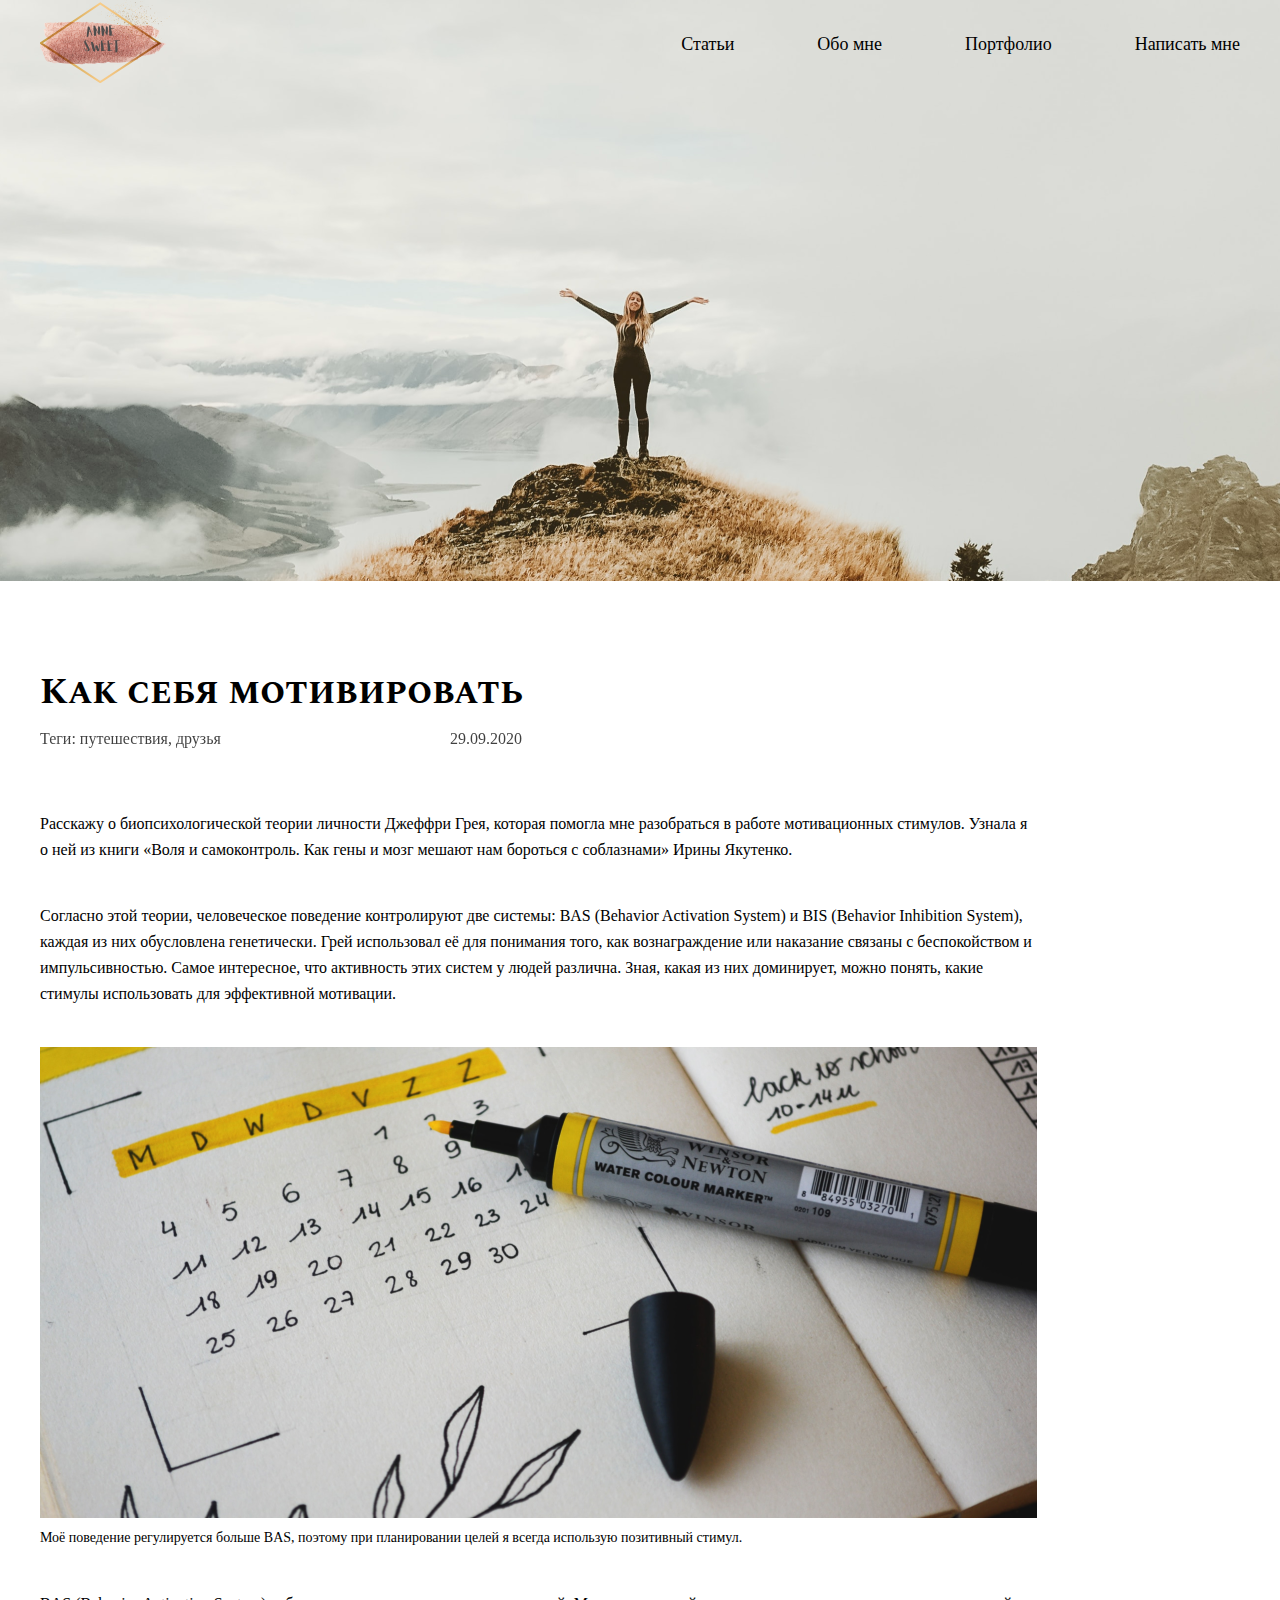
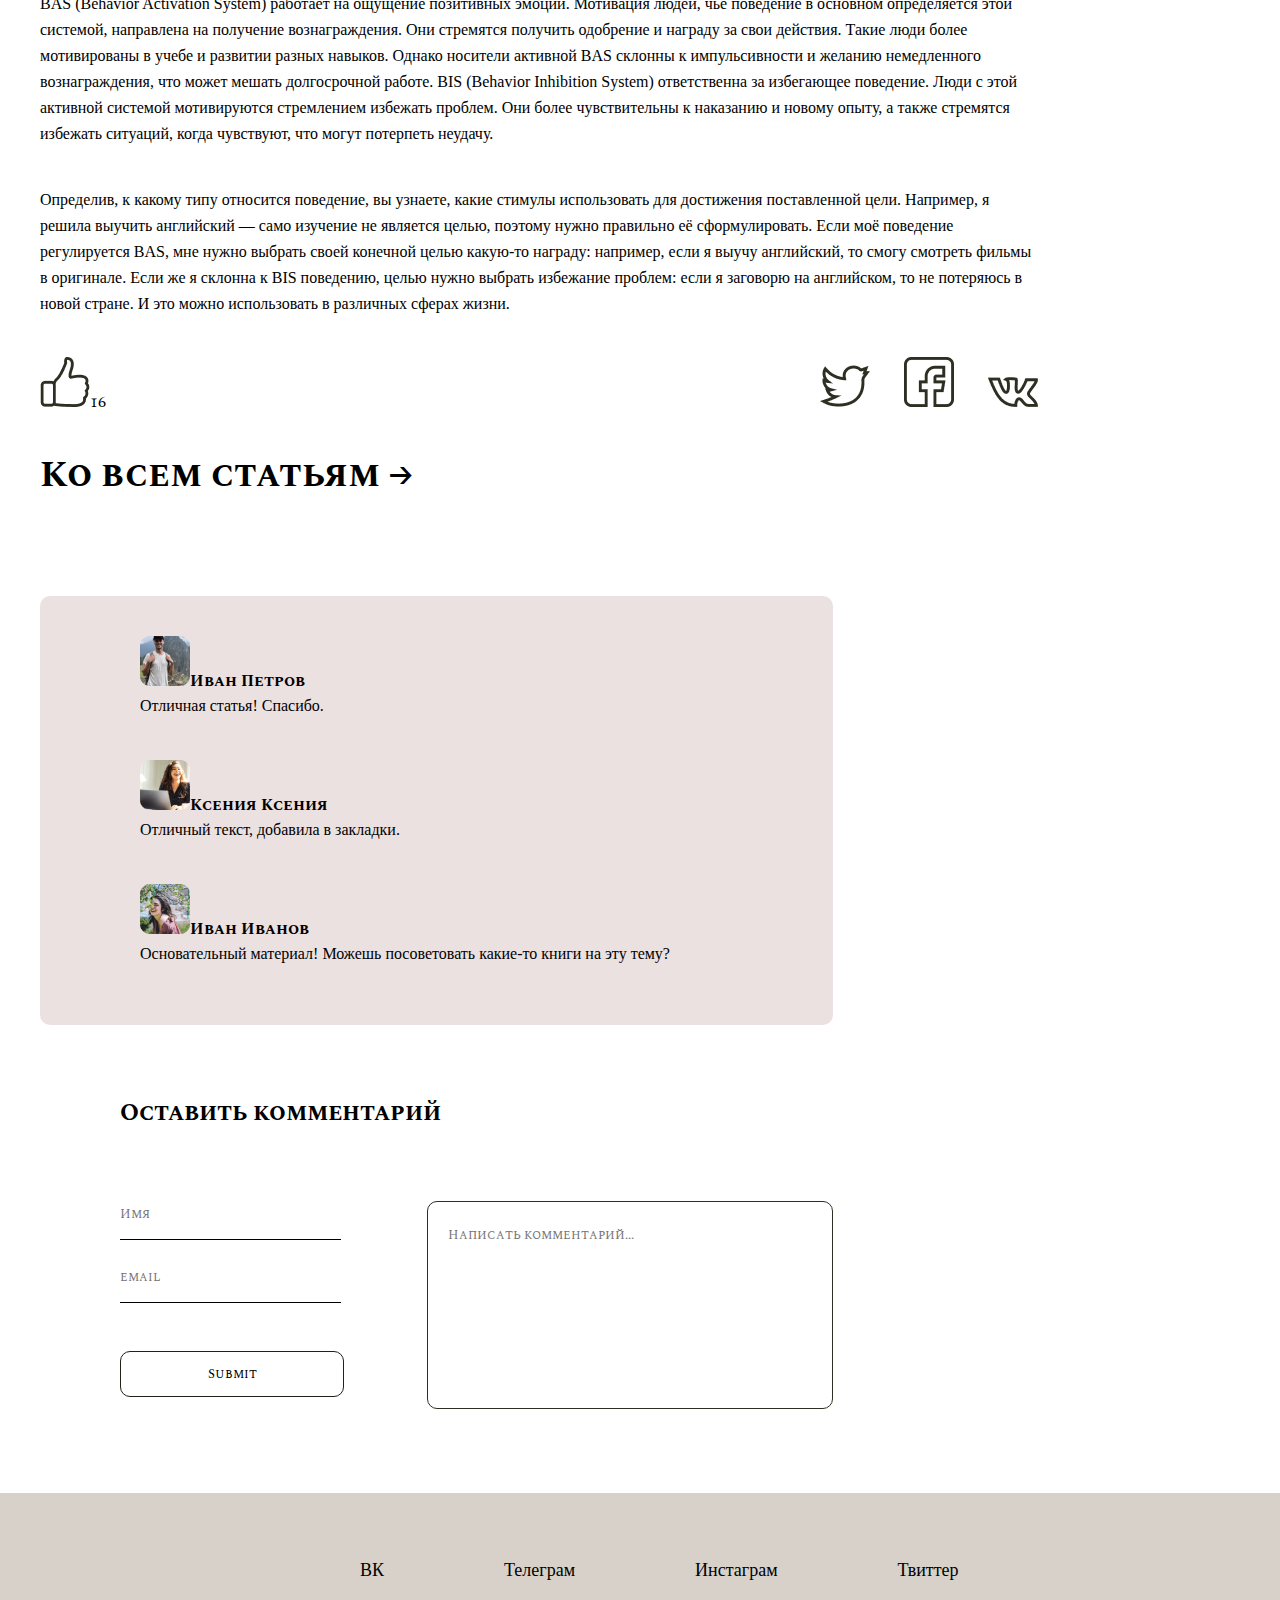
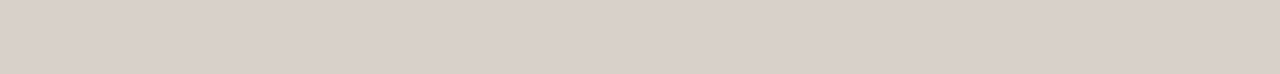
==== commit b94dc185: "Здраститя" ====
--- a/post.html
+++ b/post.html
@@ -10,19 +10,20 @@
 </head>
 
 <body>
-    <section class="golova2">
-        <header class="wrapper">
-            <a href="index.html"><img src="logo.svg" alt="logo.svg" class="logo"></a>
-            <nav>
-                <ul>
-                    <li><a href="">Статьи</a></li>
-                    <li><a href="">Обо мне</a></li>
-                    <li><a href="">Портфолио</a></li>
-                    <li><a href="">Написать мне</a></li>
-                </ul>
-            </nav>
-        </header>
-    </section>
+<section class="golova2">
+    <header class="content">
+        <a href="index.html"><img src="logo.svg" alt="logo.svg" class="logo"></a>
+        <nav>
+            <ul>
+                <li><a href="">Статьи</a></li>
+                <li><a href="">Обо мне</a></li>
+                <li><a href="">Портфолио</a></li>
+                <li><a href="">Написать мне</a></li>
+            </ul>
+        </nav>
+    </header>
+</section>
+<div class="content">
     <section class="post">
         <div class="post-content">
             <ul class="clearfix">
@@ -33,34 +34,44 @@
                 </li>
             </ul>
             <div class="post-text"><br>
-                <p class="text2">Расскажу о биопсихологической теории личности Джеффри Грея, которая помогла мне разобраться в работе
+                <p class="text2">Расскажу о биопсихологической теории личности Джеффри Грея, которая помогла мне
+                    разобраться в работе
                     мотивационных стимулов. Узнала я о ней из книги «Воля и самоконтроль. Как гены и мозг мешают нам
                     бороться с соблазнами» Ирины Якутенко. </p>
 
-                <p class="text2">Согласно этой теории, человеческое поведение контролируют две системы: BAS (Behavior Activation System)
+                <p class="text2">Согласно этой теории, человеческое поведение контролируют две системы: BAS (Behavior
+                    Activation System)
                     и BIS (Behavior Inhibition System), каждая из них обусловлена генетически. Грей использовал её для
                     понимания того, как вознаграждение или наказание связаны с беспокойством и импульсивностью. Самое
-                    интересное, что активность этих систем у людей различна. Зная, какая из них доминирует, можно понять,
+                    интересное, что активность этих систем у людей различна. Зная, какая из них доминирует, можно
+                    понять,
                     какие стимулы использовать для эффективной мотивации.
                 </p>
-                <img src="img/post-photo.png" alt="post-photo.png" >
-                <p class="text3">Моё поведение регулируется больше BAS, поэтому при планировании целей я всегда использую позитивный стимул.</p>
-                <p class="text2">BAS (Behavior Activation System) работает на ощущение позитивных эмоций. Мотивация людей, чье поведение
-                    в основном определяется этой системой, направлена на получение вознаграждения. Они стремятся получить
+                <img src="img/post-photo.png" alt="post-photo.png">
+                <p class="text3">Моё поведение регулируется больше BAS, поэтому при планировании целей я всегда
+                    использую позитивный стимул.</p>
+                <p class="text2">BAS (Behavior Activation System) работает на ощущение позитивных эмоций. Мотивация
+                    людей, чье поведение
+                    в основном определяется этой системой, направлена на получение вознаграждения. Они стремятся
+                    получить
                     одобрение и награду
                     за свои действия. Такие люди более мотивированы в учебе и развитии разных навыков. Однако носители
                     активной BAS склонны к импульсивности и желанию немедленного вознаграждения, что может мешать
                     долгосрочной работе.
                     BIS (Behavior Inhibition System) ответственна за избегающее поведение. Люди с этой активной системой
-                    мотивируются стремлением избежать проблем. Они более чувствительны к наказанию и новому опыту, а также
+                    мотивируются стремлением избежать проблем. Они более чувствительны к наказанию и новому опыту, а
+                    также
                     стремятся избежать ситуаций, когда чувствуют, что могут потерпеть неудачу.</p>
                 <p class="text2">
                     Определив, к какому типу относится поведение, вы узнаете, какие стимулы использовать для достижения
                     поставленной цели. Например, я решила выучить английский — само изучение не является целью, поэтому
                     нужно правильно
-                    её сформулировать. Если моё поведение регулируется BAS, мне нужно выбрать своей конечной целью какую-то
-                    награду: например, если я выучу английский, то смогу смотреть фильмы в оригинале. Если же я склонна к
-                    BIS поведению, целью нужно выбрать избежание проблем: если я заговорю на английском, то не потеряюсь в
+                    её сформулировать. Если моё поведение регулируется BAS, мне нужно выбрать своей конечной целью
+                    какую-то
+                    награду: например, если я выучу английский, то смогу смотреть фильмы в оригинале. Если же я склонна
+                    к
+                    BIS поведению, целью нужно выбрать избежание проблем: если я заговорю на английском, то не потеряюсь
+                    в
                     новой стране. И это можно использовать в различных сферах жизни.</p>
                 <ul class="clearfix">
                     <li class="posts-up-el1">
@@ -103,12 +114,17 @@
                 <form action="">
                     <ul class="clearfix">
                         <li class="posts-up-el1">
-                            <input id="name" type="text" minlength="10" maxlength="200" required placeholder="Имя">
-                            <input id="email" type="text" minlength="10" maxlength="200" required placeholder="email">
+                            <input class="email1" id="name" type="text" minlength="10" maxlength="200" required
+                                   placeholder="Имя">
+                            <br><br>
+                            <input class="email1" id="email" type="text" minlength="10" maxlength="200" required
+                                   placeholder="email">
+                            <br><br><br>
                             <input id="email-butt" type="submit">
                         </li>
                         <li class="posts-up-el2">
-                            <input id="text" type="text" minlength="1" placeholder="Написать комментарий...">
+                            <input class="email2" id="text" type="text" minlength="1"
+                                   placeholder="Написать комментарий...">
                         </li>
                     </ul>
                 </form>
@@ -119,15 +135,15 @@
         <footer>
             <nav>
                 <ul>
-                    <li><a href="">ВК</a></li>
-                    <li><a href="">Телеграм</a></li>
-                    <li><a href="">Инстаграм</a></li>
-                    <li><a href="">Твиттер</a></li>
+                    <li><a href="https://vk.com/">ВК</a></li>
+                    <li><a href="https://telegram.com/">Телеграм</a></li>
+                    <li><a href="https://instagram.com/">Инстаграм</a></li>
+                    <li><a href="https://twitter.com">Твиттер</a></li>
                 </ul>
             </nav>
         </footer>
     </section>
-
+</div>
 </body>
 
 </html>
--- a/css/post.css
+++ b/css/post.css
@@ -6,9 +6,10 @@
     outline: none;
 }
 
-.wrapper {
-    margin: 0 auto;
-    width: 1200px;
+.content {
+    max-width: 1200px;
+    margin: auto;
+    /* position: relative; */
 }
 
 ul li {
@@ -106,7 +107,6 @@
     position: absolute;
     width: 998px;
     height: 1465px;
-    left: 119px;
     top: 666px;
 }
 
@@ -151,7 +151,6 @@
     position: absolute;
     width: 793px;
     height: 816px;
-    left: 121px;
     top: 2196px;
 }
 
@@ -166,8 +165,33 @@
     border-radius: 10px;
 }
 
+.comments-bottom {
+    padding-left: 80px;
+}
+
+.comments h2 {
+    margin-top: 70px;
+    margin-bottom: 70px;
+}
+
 .comment {
     padding: 40px 1px 1px 100px;
+}
+
+.email1 {
+    width: 221px;
+    border: none;
+    border-bottom: 1px solid black;
+    padding: 0 0 15px 0;
+}
+
+.email2 {
+    width: 406px;
+    height: 208px;
+    padding: 10px 10px 150px 20px;
+    border: 1px solid #2E2F22;
+    box-sizing: border-box;
+    border-radius: 10px;
 }
 
 #email-butt {
@@ -178,6 +202,13 @@
     box-sizing: border-box;
     border-radius: 10px;
     cursor: pointer;
+    background: white;
+}
+
+#email-butt:hover {
+    background: black;
+    color: white;
+    transition: .6s;
 }
 
 
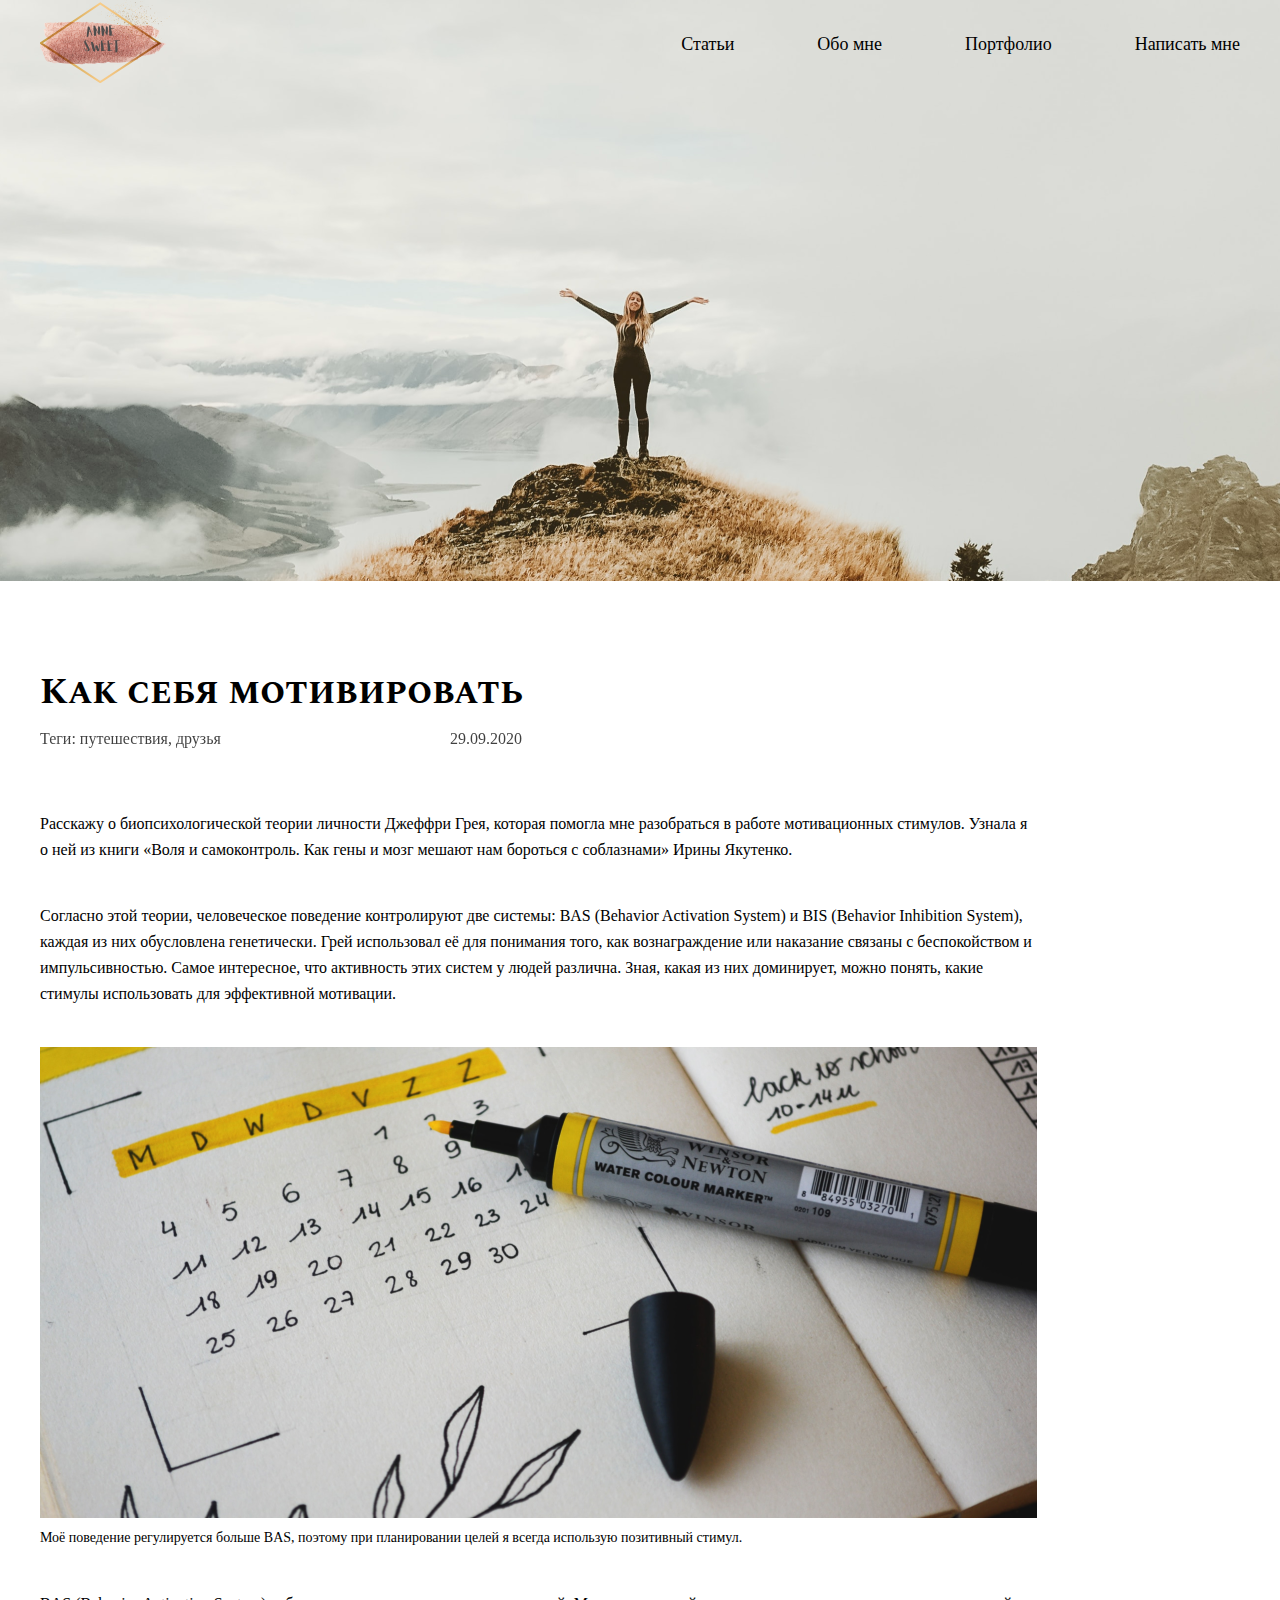
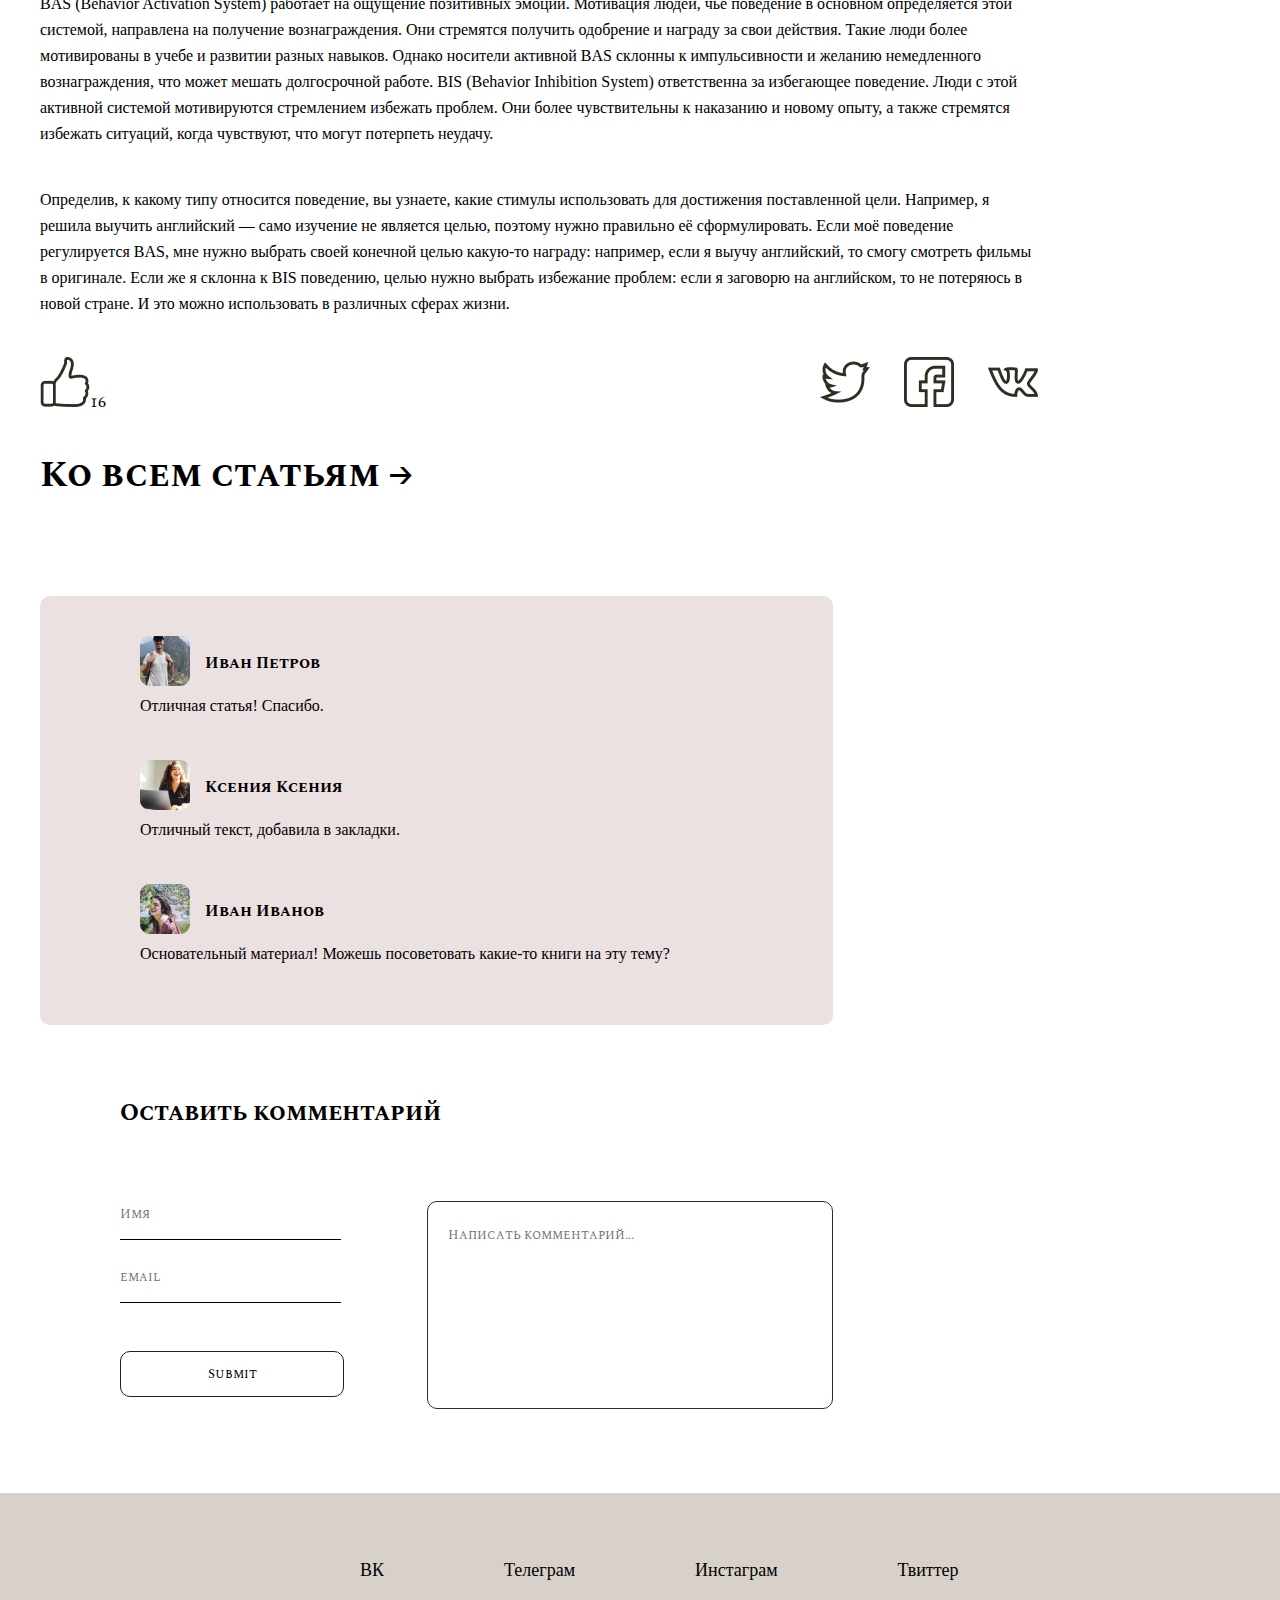
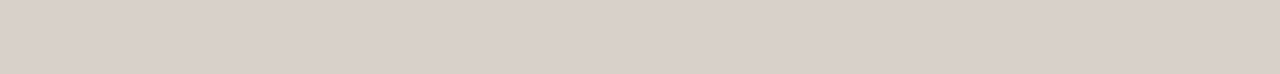
==== commit 135ceb5c: "dffffffffffffffffff" ====
--- a/post.html
+++ b/post.html
@@ -78,9 +78,9 @@
                         <a href=""><img src="img/like.png" alt="like.png"></a>16
                     </li>
                     <li class="posts-up-el2">
-                        <a href="https://twitter.com/"><img src="img/twitter.png" alt="twitter.png"></a>
+                        <a href="https://twitter.com/"><img style="padding-bottom: 4px;" src="img/twitter.png" alt="twitter.png" ></a>
                         <a href="https://facebook.com/"><img src="img/facebook.png" alt="facebook.png"></a>
-                        <a href="https://vk.com/"><img src="img/vk.png" alt="vk.png"></a>
+                        <a href="https://vk.com/"><img style="padding-bottom: 10px;" src="img/vk.png" alt="vk.png"></a>
                     </li>
                 </ul>
                 <a href="index.html">
@@ -94,17 +94,21 @@
             <div class="comments-up">
                 <ul class="clearfix">
                     <li class="comment">
-                        <div class="nick">
+                        <div class="comment-user">
                             <img src="img/comment1.png" alt="comment1.png"><strong>Иван Петров</strong>
                         </div>
                         <p class="text2">Отличная статья! Спасибо.</p>
                     </li>
                     <li class="comment">
-                        <img src="img/comment2.png" alt="comment2.png"><strong>Ксения Ксения</strong>
+                        <div class="comment-user">
+                            <img src="img/comment2.png" alt="comment2.png"><strong>Ксения Ксения</strong>
+                        </div>
                         <p class="text2">Отличный текст, добавила в закладки.</p>
                     </li>
                     <li class="comment">
-                        <img src="img/comment3.png" alt="comment3.png"><strong>Иван Иванов</strong>
+                        <div class="comment-user">
+                            <img src="img/comment3.png" alt="comment3.png"><strong>Иван Иванов</strong>
+                        </div>
                         <p class="text2">Основательный материал! Можешь посоветовать какие-то книги на эту тему?</p>
                     </li>
                 </ul>
--- a/css/post.css
+++ b/css/post.css
@@ -6,6 +6,13 @@
     outline: none;
 }
 
+strong {
+    position: absolute;
+    display: block;
+    left: 65px;
+    top: 15px;
+}
+
 .content {
     max-width: 1200px;
     margin: auto;
@@ -145,6 +152,7 @@
 .post-tag2 {
     float: right;
 }
+
 
 /**/
 .comments {
@@ -172,6 +180,10 @@
 .comments h2 {
     margin-top: 70px;
     margin-bottom: 70px;
+}
+
+.comment-user {
+    position: relative;
 }
 
 .comment {
@@ -217,8 +229,8 @@
     background: #D7D1C9;
     position: absolute;
     height: 181px;
-    left: 0px;
-    width: -webkit-fill-available;
+    left: 0;
+    width: 100%;
     top: 3093px;
 }
 
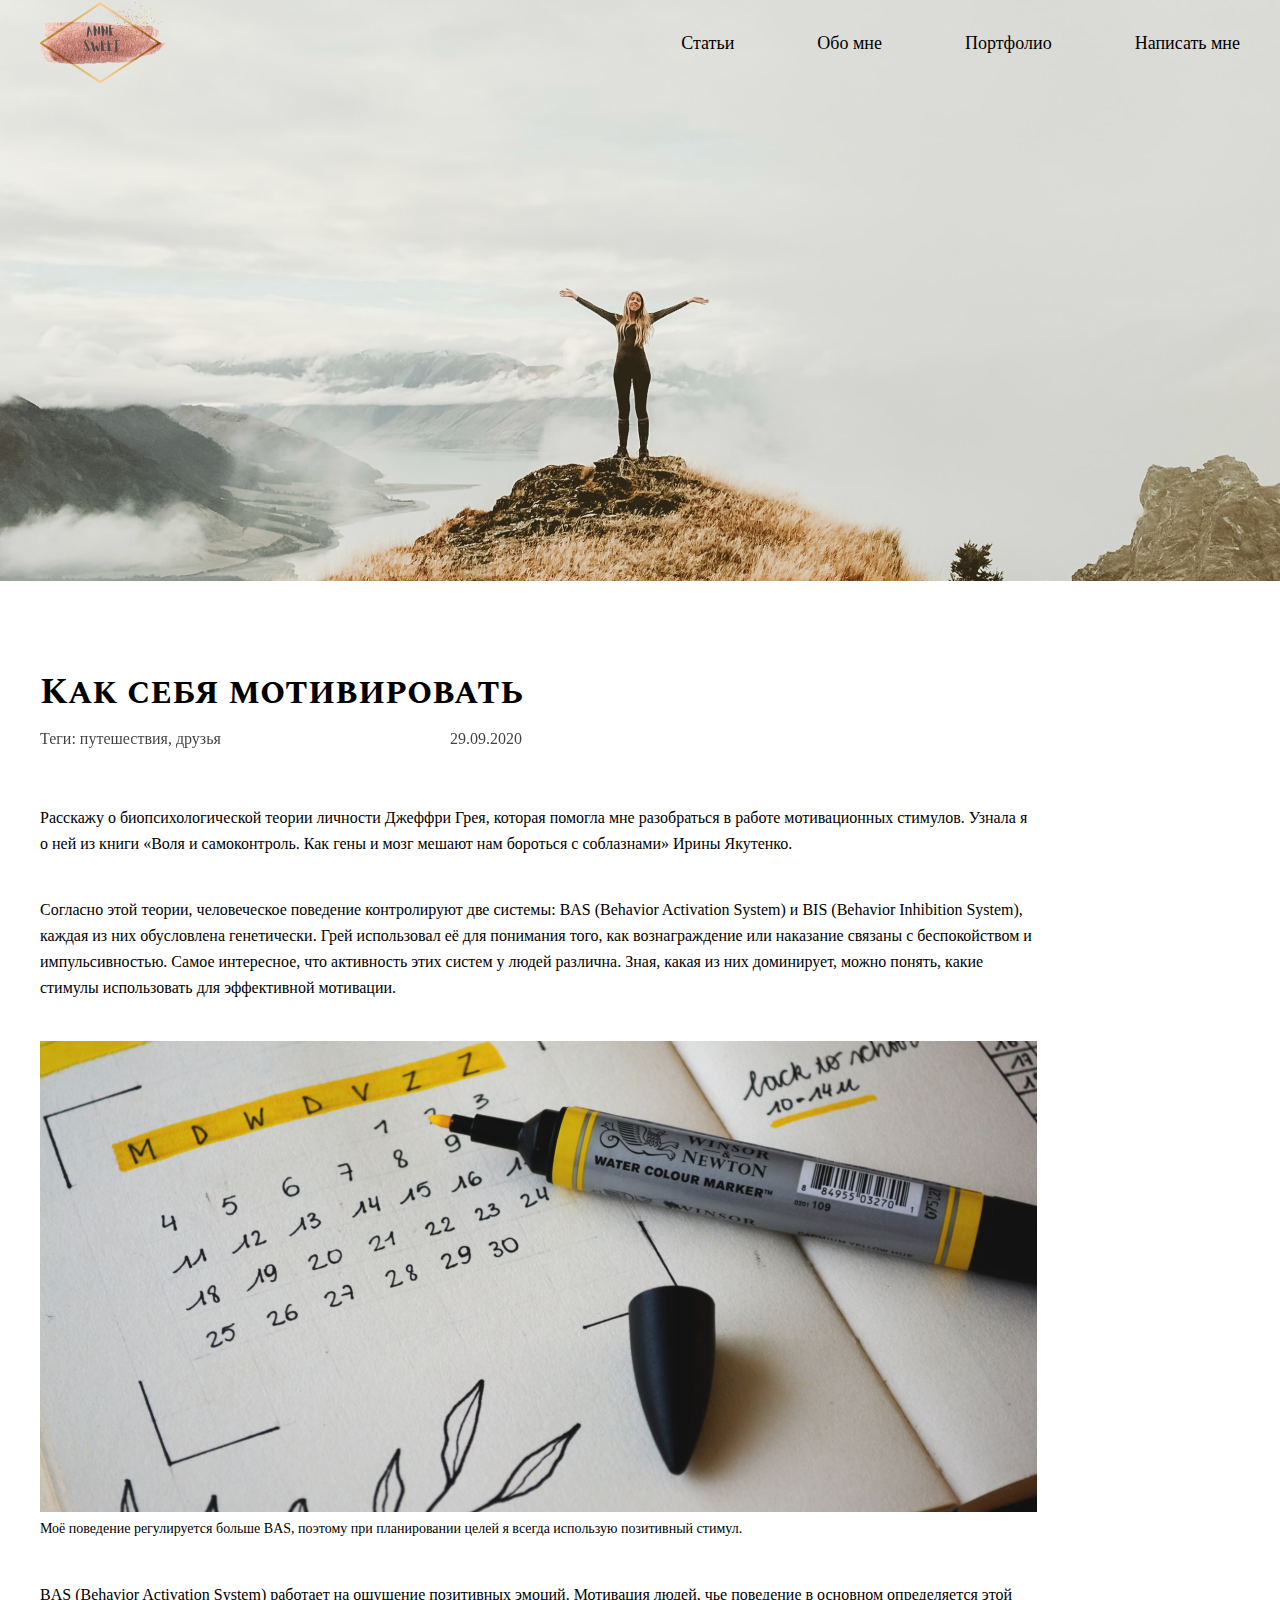
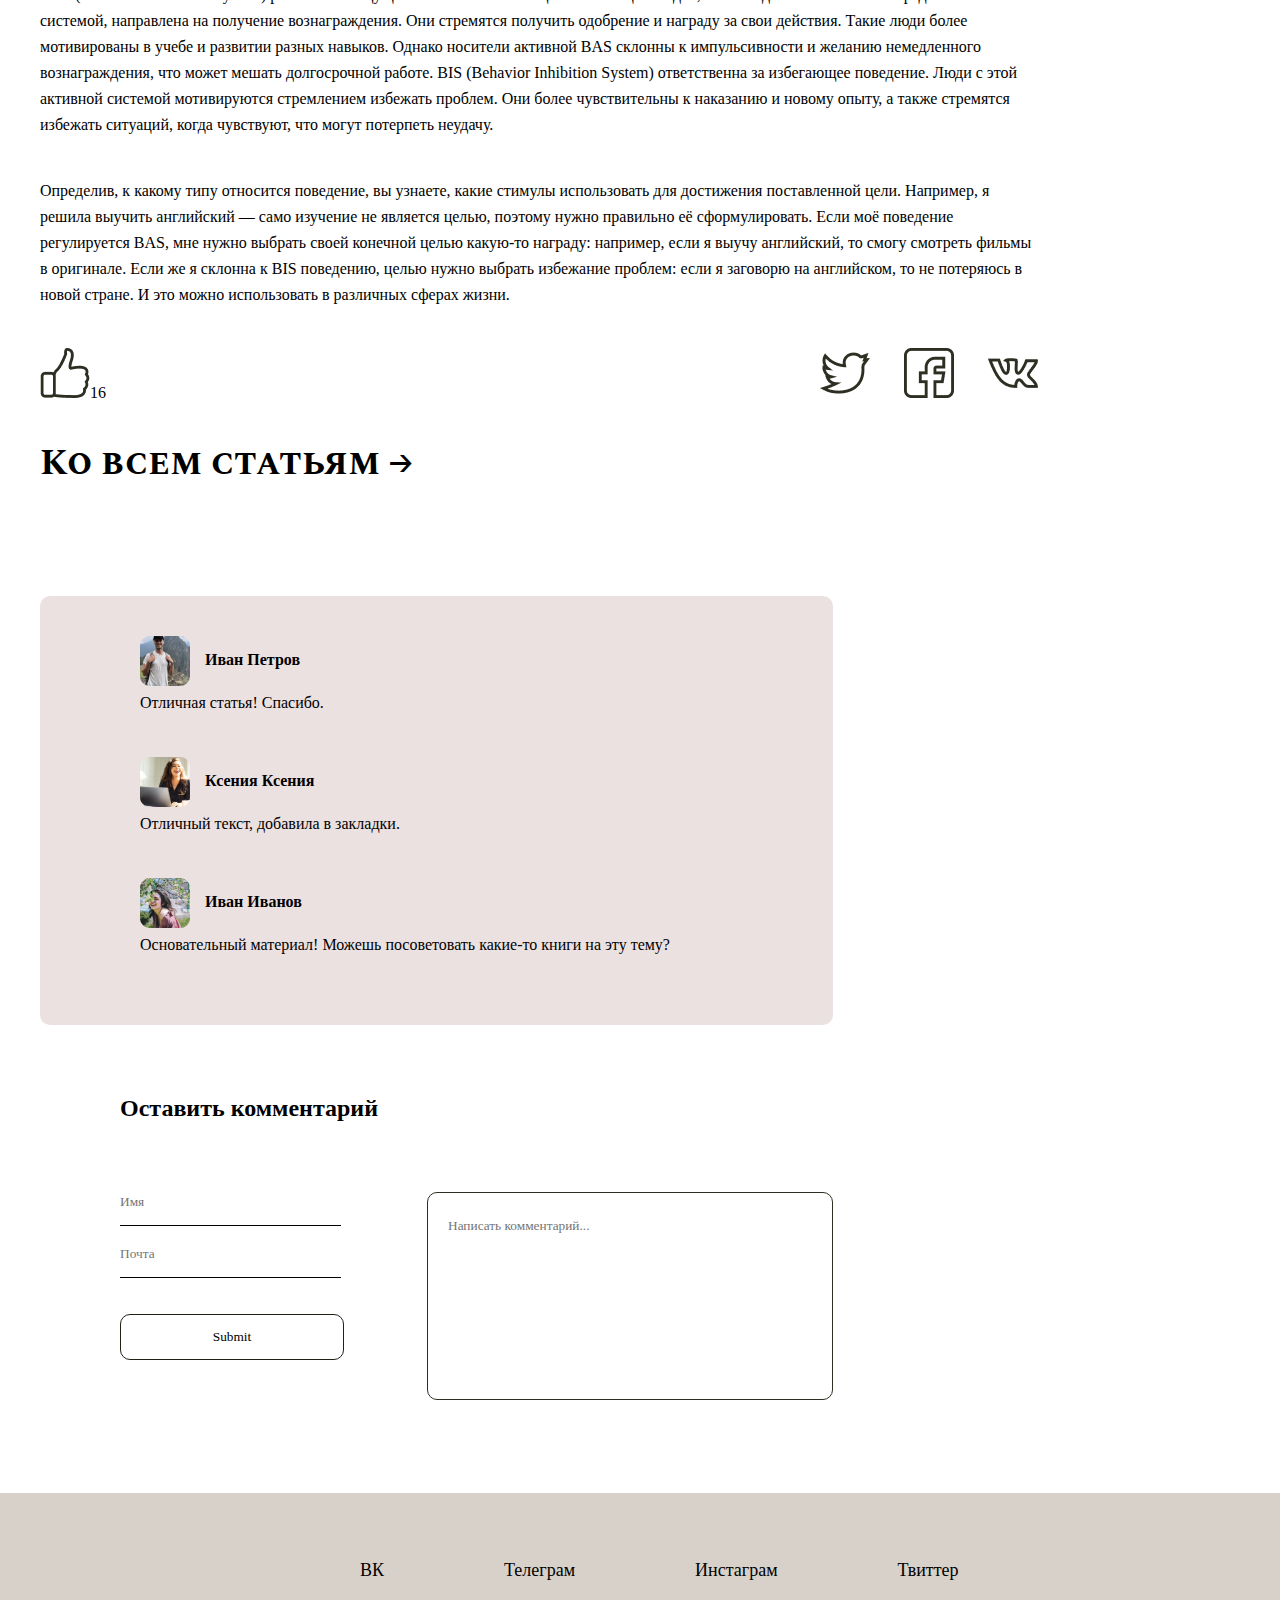
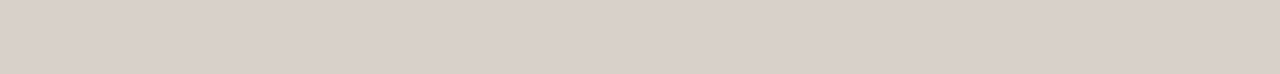
==== commit 704eda63: "js" ====
--- a/post.html
+++ b/post.html
@@ -122,7 +122,7 @@
                                    placeholder="Имя">
                             <br><br>
                             <input class="email1" id="email" type="text" minlength="10" maxlength="200" required
-                                   placeholder="email">
+                                   placeholder="Почта">
                             <br><br><br>
                             <input id="email-butt" type="submit">
                         </li>
--- a/css/post.css
+++ b/css/post.css
@@ -2,7 +2,7 @@
 * {
     margin: 0;
     padding: 0;
-    font-family: 'Spectral SC', serif;
+    font-family: 'Open Sans', serif;
     outline: none;
 }
 
@@ -29,6 +29,7 @@
 }
 
 h1 {
+    font-family: 'Spectral SC', serif;
     font-weight: 700;
     font-size: 36px;
     line-height: 54px;
